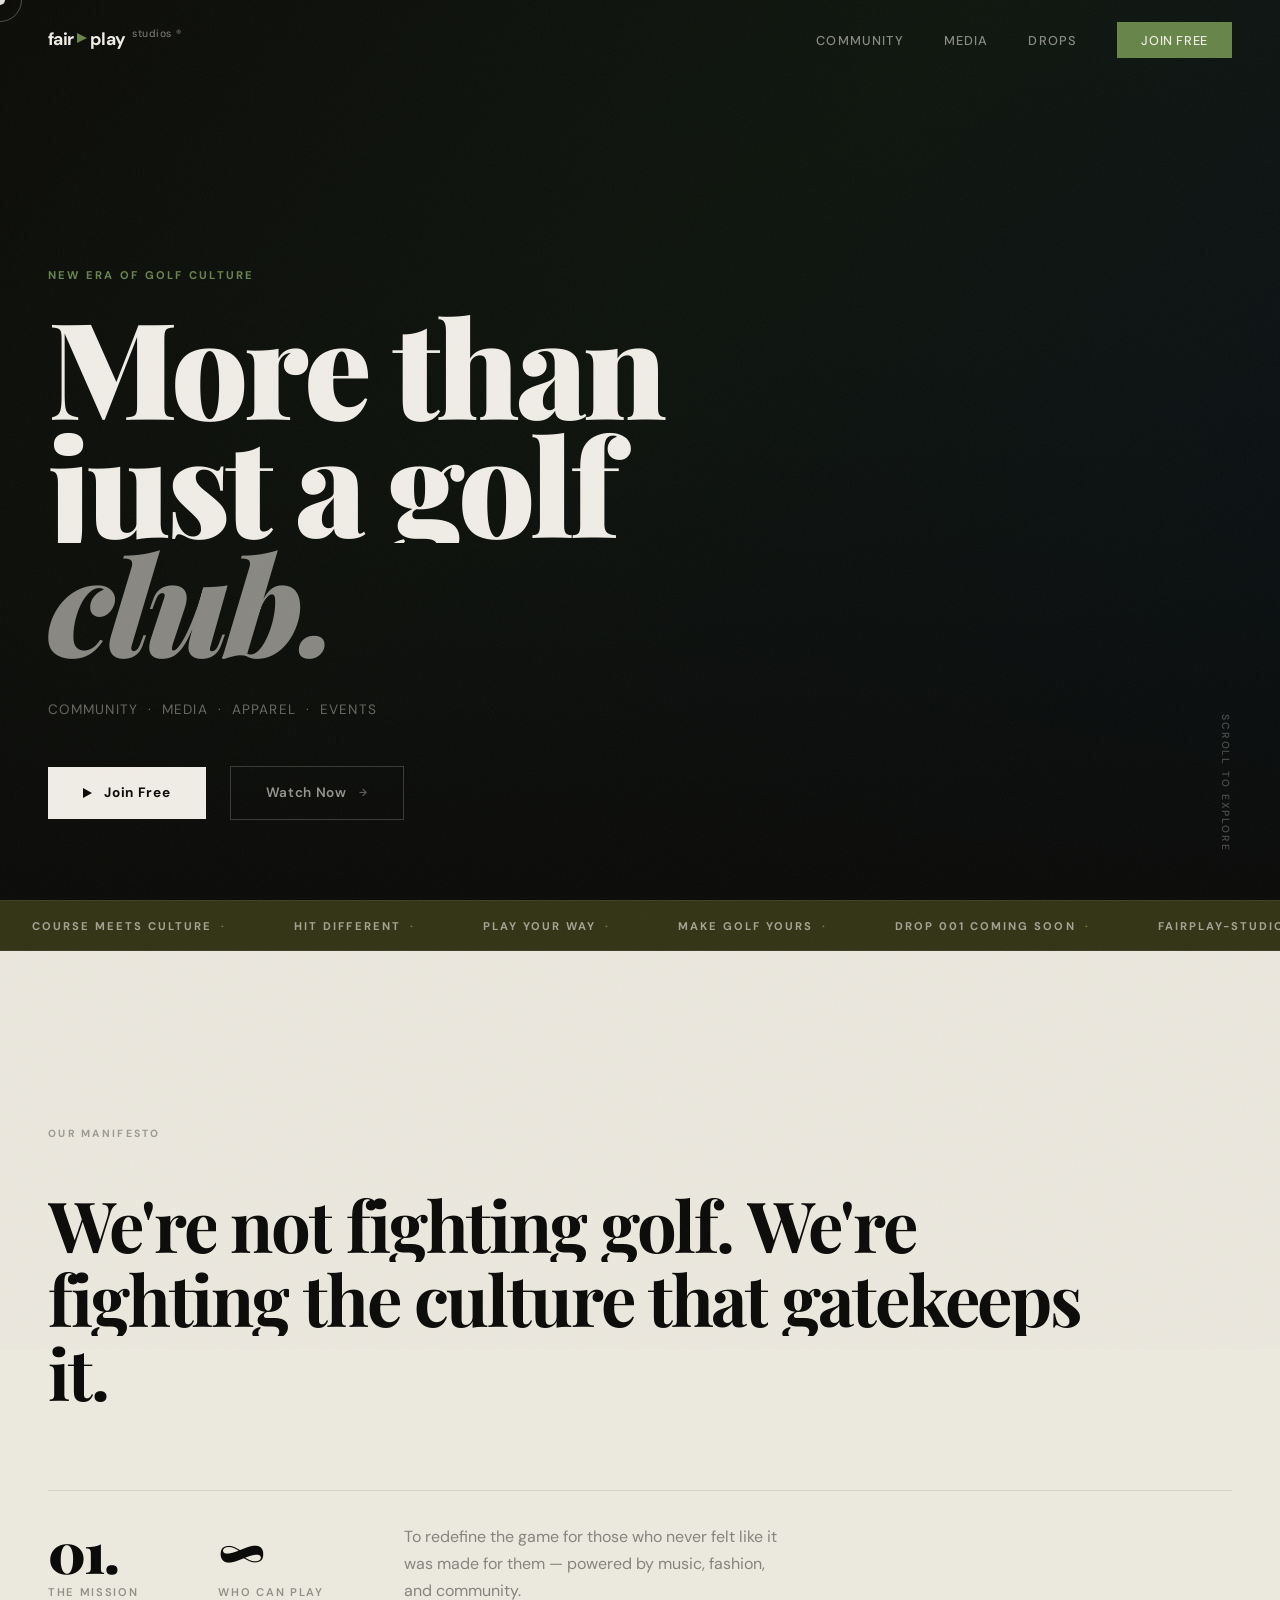
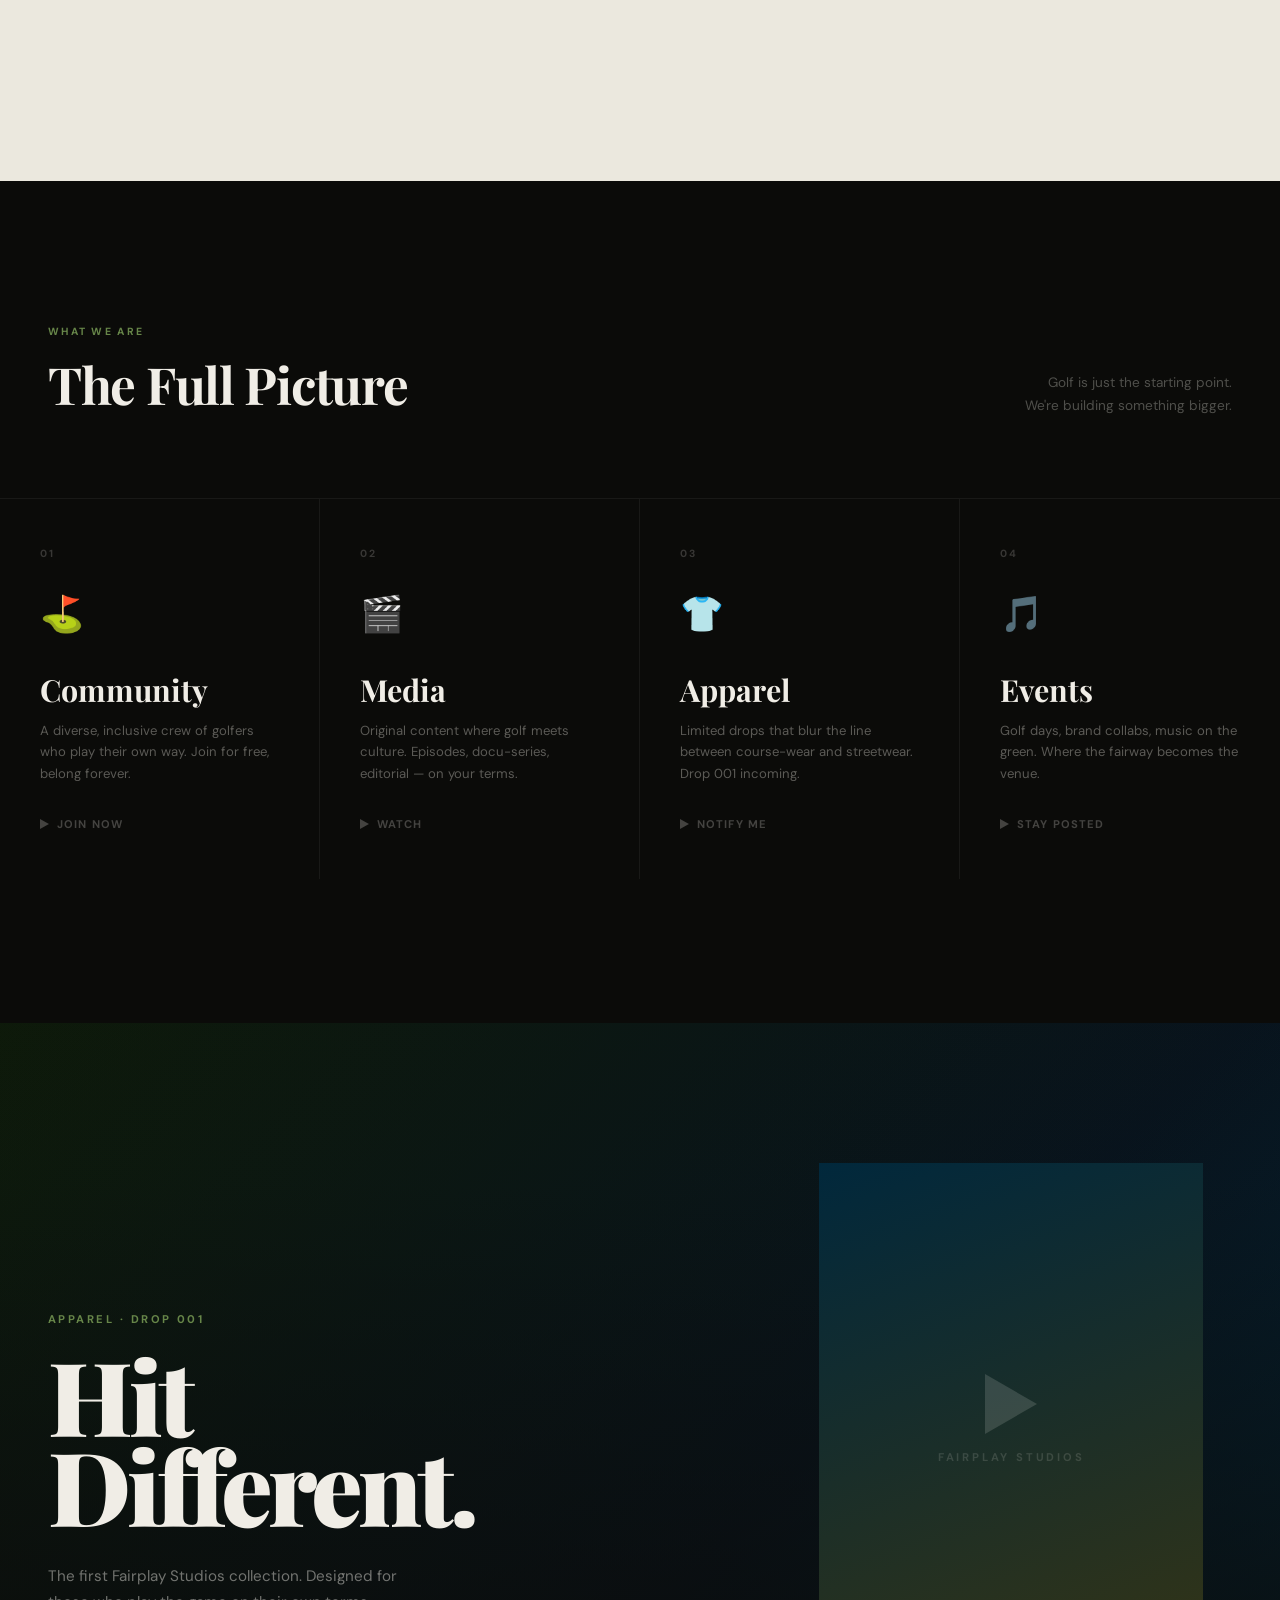
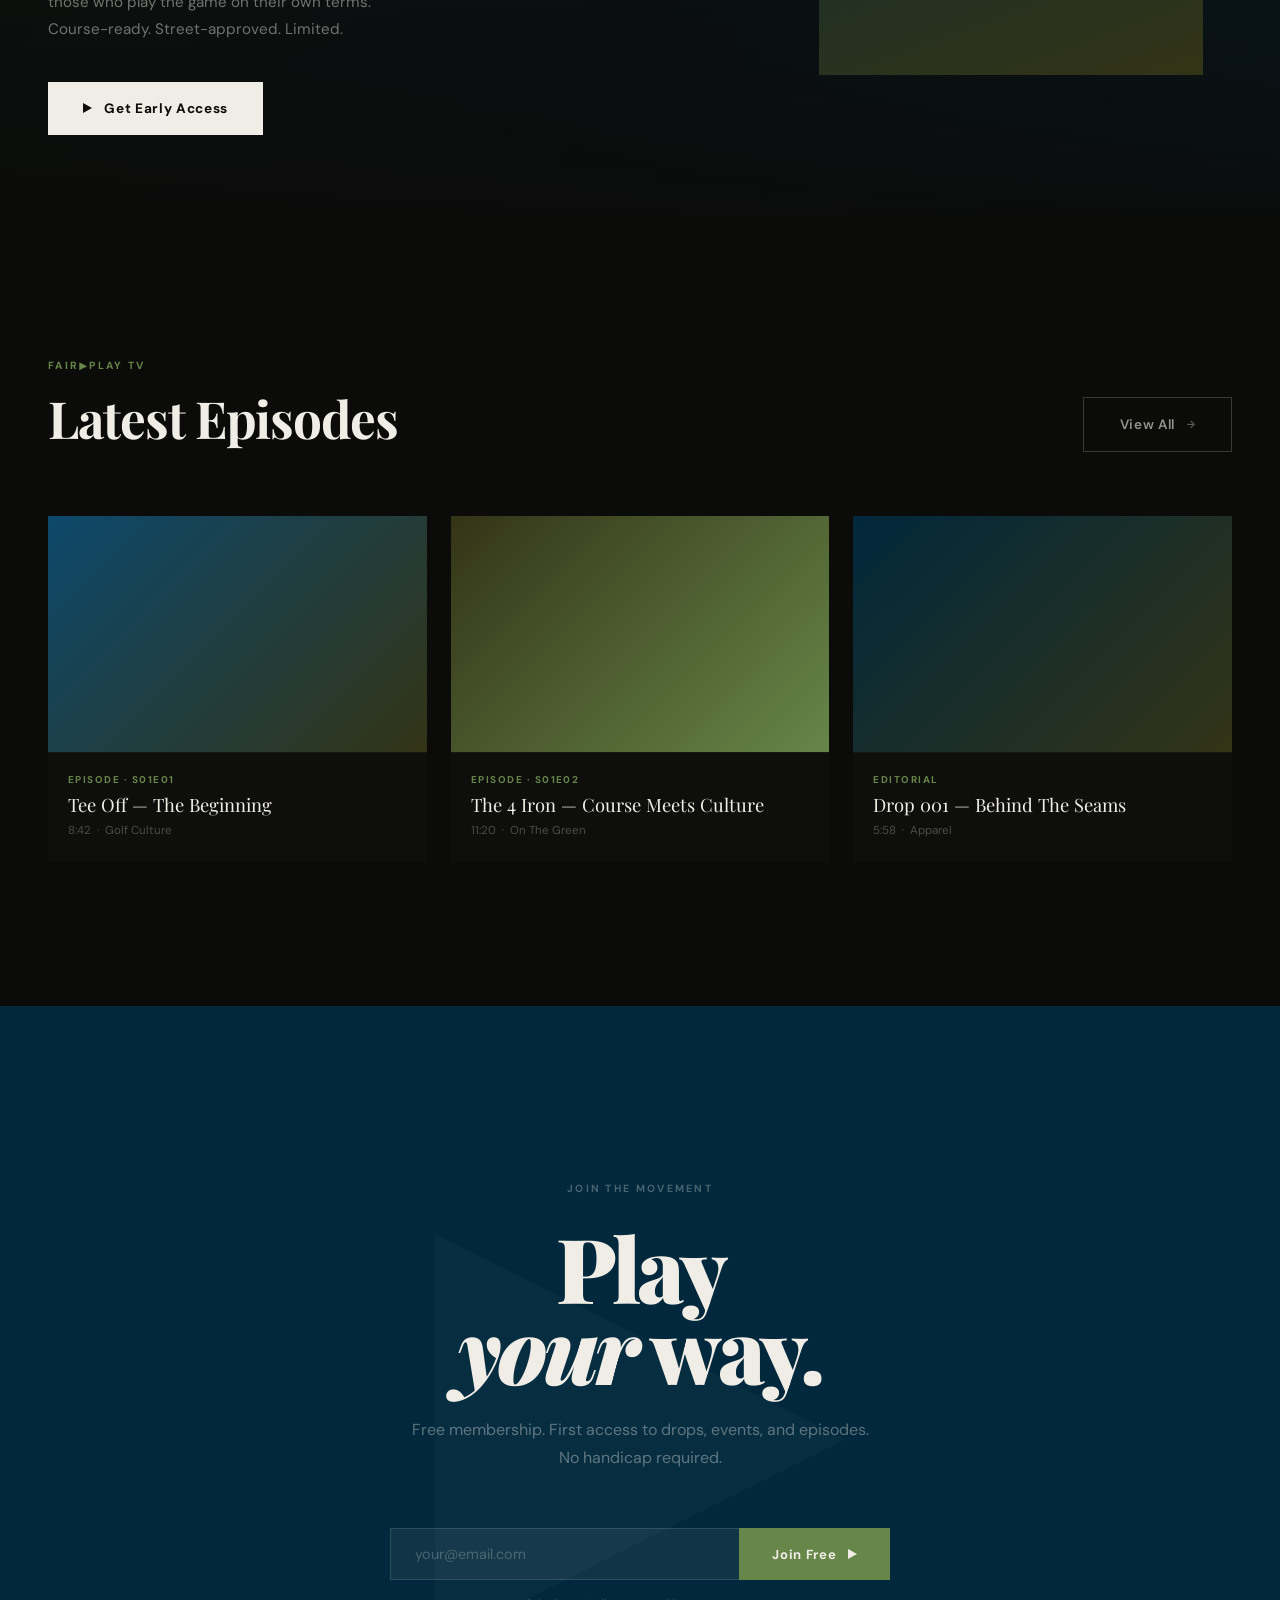
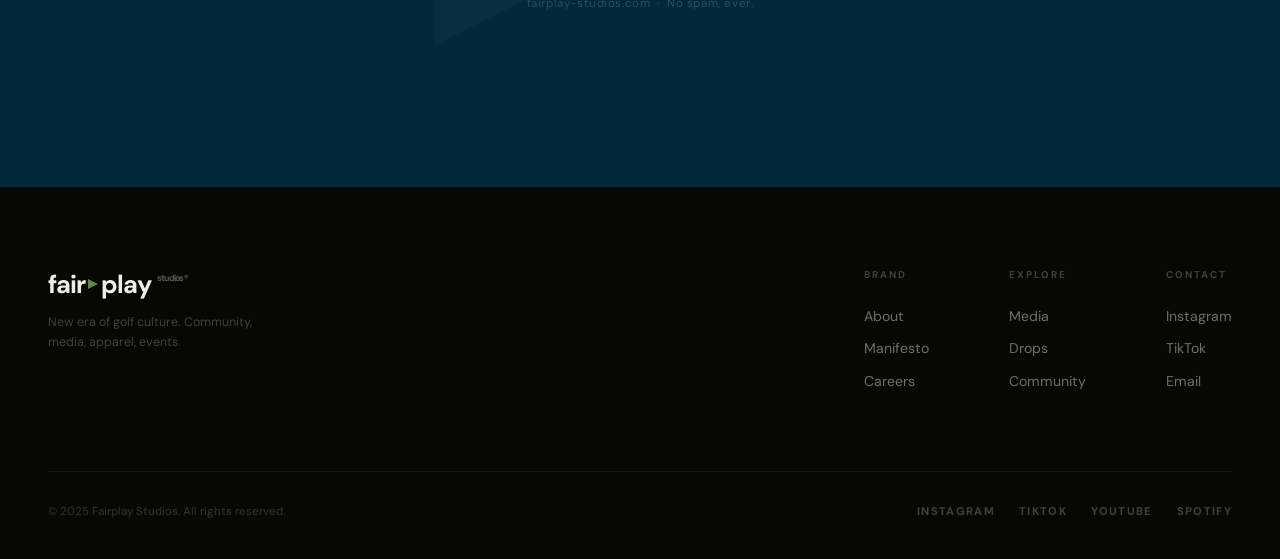
==== index.html @ a625a843 "Initial commit — Fairplay Studios website" ====
<!DOCTYPE html>
<html lang="en">
<head>
  <meta charset="UTF-8">
  <meta name="viewport" content="width=device-width, initial-scale=1.0">
  <title>fair▶play studios — More Than Just A Golf Club</title>
  <link rel="stylesheet" href="style.css">
  <style>
    /* BG gradients for thumb placeholders */
    .bg-1 { background: linear-gradient(135deg, #0D486B 0%, #333416 100%); }
    .bg-2 { background: linear-gradient(135deg, #333416 0%, #678649 100%); }
    .bg-3 { background: linear-gradient(135deg, #01283C 0%, #333416 100%); }
  </style>
</head>
<body>

  <!-- Grain + Cursor -->
  <div id="grain"></div>
  <div id="cursor"></div>
  <div id="cursor-ring"></div>
  <div id="page-veil"></div>

  <!-- ── NAV ─────────────────────────────────────── -->
  <nav>
    <a href="index.html" class="nav-logo">
      fair<span class="logo-tri"></span>play
      <span style="font-size:.65rem;font-weight:500;letter-spacing:.05em;opacity:.45;margin-left:.35rem;position:relative;top:-6px">studios ®</span>
    </a>
    <ul class="nav-links">
      <li><a href="#community">Community</a></li>
      <li><a href="media.html">Media</a></li>
      <li><a href="#drops">Drops</a></li>
      <li><a href="#join" class="nav-join">Join Free</a></li>
    </ul>
  </nav>

  <!-- ── HERO ────────────────────────────────────── -->
  <section class="hero">
    <div class="hero-bg"></div>
    <video class="hero-video" autoplay muted loop playsinline
      src="video1.mov"
      onerror="this.style.display='none'">
    </video>
    <div class="hero-overlay"></div>

    <p class="hero-eyebrow">New Era of Golf Culture</p>

    <h1 class="hero-title">
      <span class="line"><span class="line-inner">More than</span></span>
      <span class="line"><span class="line-inner">just a golf</span></span>
      <span class="line"><span class="line-inner" style="font-style:italic;color:rgba(240,237,230,.55)">club.</span></span>
    </h1>

    <p class="hero-sub">Community &nbsp;·&nbsp; Media &nbsp;·&nbsp; Apparel &nbsp;·&nbsp; Events</p>

    <div class="hero-actions">
      <a href="#join" class="btn-primary">
        <span class="tri"></span>
        <span>Join Free</span>
      </a>
      <a href="media.html" class="btn-ghost">
        <span>Watch Now</span>
        <span style="font-size:.65rem;opacity:.6">→</span>
      </a>
    </div>

    <div class="hero-scroll">Scroll to explore</div>
  </section>

  <!-- ── MARQUEE ──────────────────────────────────── -->
  <div class="marquee-wrap">
    <div class="marquee-track">
      <span class="marquee-item">Course Meets Culture<span class="marquee-sep"> · </span></span>
      <span class="marquee-item">Hit Different<span class="marquee-sep"> · </span></span>
      <span class="marquee-item">Play Your Way<span class="marquee-sep"> · </span></span>
      <span class="marquee-item">Make Golf Yours<span class="marquee-sep"> · </span></span>
      <span class="marquee-item">Drop 001 Coming Soon<span class="marquee-sep"> · </span></span>
      <span class="marquee-item">fairplay-studios.com<span class="marquee-sep"> · </span></span>
      <!-- duplicate for seamless loop -->
      <span class="marquee-item">Course Meets Culture<span class="marquee-sep"> · </span></span>
      <span class="marquee-item">Hit Different<span class="marquee-sep"> · </span></span>
      <span class="marquee-item">Play Your Way<span class="marquee-sep"> · </span></span>
      <span class="marquee-item">Make Golf Yours<span class="marquee-sep"> · </span></span>
      <span class="marquee-item">Drop 001 Coming Soon<span class="marquee-sep"> · </span></span>
      <span class="marquee-item">fairplay-studios.com<span class="marquee-sep"> · </span></span>
    </div>
  </div>

  <!-- ── MANIFESTO ────────────────────────────────── -->
  <section class="manifesto">
    <div class="manifesto-label">Our Manifesto</div>
    <p class="manifesto-body">
      We're not fighting golf. We're fighting the culture that gatekeeps it.
    </p>
    <div class="manifesto-rule reveal">
      <div class="manifesto-stat">
        <div class="manifesto-stat-num">01.</div>
        <div class="manifesto-stat-label">The Mission</div>
      </div>
      <div class="manifesto-stat">
        <div class="manifesto-stat-num">∞</div>
        <div class="manifesto-stat-label">Who Can Play</div>
      </div>
      <p class="manifesto-tagline">
        To redefine the game for those who never felt like it was made for them —
        powered by music, fashion, and community.
      </p>
    </div>
  </section>

  <!-- ── PILLARS ──────────────────────────────────── -->
  <section class="pillars" id="community">
    <div class="pillars-head">
      <div>
        <div class="section-eyebrow reveal">What We Are</div>
        <h2 class="section-title reveal reveal-d1">The Full Picture</h2>
      </div>
      <p class="pillars-sub reveal reveal-d2">
        Golf is just the starting point. We're building something bigger.
      </p>
    </div>
    <div class="pillars-grid">
      <div class="pillar reveal">
        <div class="pillar-num">01</div>
        <div class="pillar-icon">⛳</div>
        <div>
          <div class="pillar-name">Community</div>
          <p class="pillar-desc">A diverse, inclusive crew of golfers who play their own way. Join for free, belong forever.</p>
        </div>
        <a href="#join" class="pillar-link"><span class="tri" style="border-left-color:currentColor"></span> Join Now</a>
      </div>
      <div class="pillar reveal reveal-d1">
        <div class="pillar-num">02</div>
        <div class="pillar-icon">🎬</div>
        <div>
          <div class="pillar-name">Media</div>
          <p class="pillar-desc">Original content where golf meets culture. Episodes, docu-series, editorial — on your terms.</p>
        </div>
        <a href="media.html" class="pillar-link"><span class="tri" style="border-left-color:currentColor"></span> Watch</a>
      </div>
      <div class="pillar reveal reveal-d2">
        <div class="pillar-num">03</div>
        <div class="pillar-icon">👕</div>
        <div>
          <div class="pillar-name">Apparel</div>
          <p class="pillar-desc">Limited drops that blur the line between course-wear and streetwear. Drop 001 incoming.</p>
        </div>
        <a href="#drops" class="pillar-link"><span class="tri" style="border-left-color:currentColor"></span> Notify Me</a>
      </div>
      <div class="pillar reveal reveal-d3">
        <div class="pillar-num">04</div>
        <div class="pillar-icon">🎵</div>
        <div>
          <div class="pillar-name">Events</div>
          <p class="pillar-desc">Golf days, brand collabs, music on the green. Where the fairway becomes the venue.</p>
        </div>
        <a href="#join" class="pillar-link"><span class="tri" style="border-left-color:currentColor"></span> Stay Posted</a>
      </div>
    </div>
  </section>

  <!-- ── DROP ─────────────────────────────────────── -->
  <section class="drop" id="drops">
    <div class="drop-bg"></div>
    <div class="drop-overlay"></div>

    <div class="drop-visual">
      <video autoplay muted loop playsinline
        src="video2.mov"
        onerror="this.style.display='none'">
      </video>
      <div class="drop-img-placeholder">
        <div class="drop-logo-mark">
          <div class="drop-logo-tri"></div>
          <div class="drop-logo-text">fairplay studios</div>
        </div>
      </div>
    </div>

    <div class="drop-content">
      <div class="drop-label reveal">Apparel · Drop 001</div>
      <h2 class="drop-title reveal reveal-d1">
        Hit<br>Different.
      </h2>
      <p class="drop-desc reveal reveal-d2">
        The first Fairplay Studios collection. Designed for those who play the game on their own terms.
        Course-ready. Street-approved. Limited.
      </p>
      <div class="reveal reveal-d3">
        <a href="#join" class="btn-primary">
          <span class="tri"></span>
          <span>Get Early Access</span>
        </a>
      </div>
    </div>
  </section>

  <!-- ── MEDIA PREVIEW ────────────────────────────── -->
  <section class="media-preview">
    <div class="media-preview-head">
      <div>
        <div class="section-eyebrow reveal">fair▶play tv</div>
        <h2 class="section-title reveal reveal-d1">Latest Episodes</h2>
      </div>
      <a href="media.html" class="btn-ghost reveal reveal-d2">
        <span>View All</span>
        <span style="font-size:.65rem;opacity:.6">→</span>
      </a>
    </div>
    <div class="media-grid">
      <div class="vid-card reveal">
        <div class="vid-card-thumb">
          <div class="vid-thumb-bg bg-1"></div>
          <div class="thumb-gradient"></div>
          <div class="thumb-play-btn"></div>
        </div>
        <div class="vid-card-info">
          <div class="vid-tag">Episode · S01E01</div>
          <div class="vid-title">Tee Off — The Beginning</div>
          <div class="vid-meta">8:42 &nbsp;·&nbsp; Golf Culture</div>
        </div>
      </div>
      <div class="vid-card reveal reveal-d1">
        <div class="vid-card-thumb">
          <div class="vid-thumb-bg bg-2"></div>
          <div class="thumb-gradient"></div>
          <div class="thumb-play-btn"></div>
        </div>
        <div class="vid-card-info">
          <div class="vid-tag">Episode · S01E02</div>
          <div class="vid-title">The 4 Iron — Course Meets Culture</div>
          <div class="vid-meta">11:20 &nbsp;·&nbsp; On The Green</div>
        </div>
      </div>
      <div class="vid-card reveal reveal-d2">
        <div class="vid-card-thumb">
          <div class="vid-thumb-bg bg-3"></div>
          <div class="thumb-gradient"></div>
          <div class="thumb-play-btn"></div>
        </div>
        <div class="vid-card-info">
          <div class="vid-tag">Editorial</div>
          <div class="vid-title">Drop 001 — Behind The Seams</div>
          <div class="vid-meta">5:58 &nbsp;·&nbsp; Apparel</div>
        </div>
      </div>
    </div>
  </section>

  <!-- ── JOIN ─────────────────────────────────────── -->
  <section class="join" id="join">
    <div class="join-label reveal">Join The Movement</div>
    <h2 class="join-title reveal reveal-d1">Play<br><em>your</em> way.</h2>
    <p class="join-sub reveal reveal-d2">
      Free membership. First access to drops, events, and episodes.<br>
      No handicap required.
    </p>
    <form class="join-form reveal reveal-d3" onsubmit="return false;">
      <input type="email" class="join-input" placeholder="your@email.com">
      <button class="join-btn">Join Free <span class="tri" style="border-left-color:currentColor;margin-left:.5rem"></span></button>
    </form>
    <p class="join-note reveal reveal-d4">fairplay-studios.com &nbsp;·&nbsp; No spam, ever.</p>
  </section>

  <!-- ── FOOTER ────────────────────────────────────── -->
  <footer>
    <div class="footer-top">
      <div class="footer-brand">
        <div class="f-logo">
          fair<span class="logo-tri" style="margin:0 3px"></span>play
          <span style="font-size:.55rem;opacity:.35;margin-left:.4rem;align-self:flex-start;margin-top:4px">studios ®</span>
        </div>
        <p class="f-tagline">New era of golf culture. Community, media, apparel, events.</p>
      </div>
      <div class="footer-nav">
        <div class="footer-col">
          <h5>Brand</h5>
          <ul>
            <li><a href="#">About</a></li>
            <li><a href="#">Manifesto</a></li>
            <li><a href="#">Careers</a></li>
          </ul>
        </div>
        <div class="footer-col">
          <h5>Explore</h5>
          <ul>
            <li><a href="media.html">Media</a></li>
            <li><a href="#drops">Drops</a></li>
            <li><a href="#community">Community</a></li>
          </ul>
        </div>
        <div class="footer-col">
          <h5>Contact</h5>
          <ul>
            <li><a href="#">Instagram</a></li>
            <li><a href="#">TikTok</a></li>
            <li><a href="mailto:adam@fairplay-studios.com">Email</a></li>
          </ul>
        </div>
      </div>
    </div>
    <div class="footer-bottom">
      <p class="footer-copy">© 2025 Fairplay Studios. All rights reserved.</p>
      <div class="footer-social">
        <a href="#">Instagram</a>
        <a href="#">TikTok</a>
        <a href="#">YouTube</a>
        <a href="#">Spotify</a>
      </div>
    </div>
  </footer>

  <script src="script.js"></script>
</body>
</html>
---- style.css ----
@import url('https://fonts.googleapis.com/css2?family=Playfair+Display:ital,wght@0,700;0,900;1,700&family=DM+Sans:wght@300;400;500;600;700&display=swap');

*, *::before, *::after { box-sizing: border-box; margin: 0; padding: 0; }

:root {
  --olive: #333416;
  --green: #678649;
  --cream: #EBE8DE;
  --blue: #0D486B;
  --navy: #01283C;
  --black: #0b0b09;
  --off-white: #f0ede6;
  --serif: 'Playfair Display', Georgia, serif;
  --sans: 'DM Sans', system-ui, sans-serif;
  --ease: cubic-bezier(0.16, 1, 0.3, 1);
}

html { scroll-behavior: smooth; }

body {
  font-family: var(--sans);
  background: var(--black);
  color: var(--off-white);
  overflow-x: hidden;
  cursor: none;
}

/* ─── CURSOR ─────────────────────────────── */
#cursor {
  position: fixed;
  width: 10px; height: 10px;
  background: var(--off-white);
  border-radius: 50%;
  pointer-events: none;
  z-index: 99999;
  transform: translate(-50%, -50%);
  transition: width .25s var(--ease), height .25s var(--ease), background .25s;
  mix-blend-mode: difference;
}
#cursor-ring {
  position: fixed;
  width: 44px; height: 44px;
  border: 1px solid rgba(240,237,230,.3);
  border-radius: 50%;
  pointer-events: none;
  z-index: 99998;
  transform: translate(-50%, -50%);
  transition: width .5s var(--ease), height .5s var(--ease), border-color .3s;
}
body.link-hover #cursor { width: 6px; height: 6px; }
body.link-hover #cursor-ring { width: 70px; height: 70px; border-color: rgba(103,134,73,.6); }

/* ─── GRAIN ──────────────────────────────── */
#grain {
  position: fixed; inset: -50%;
  width: 200%; height: 200%;
  pointer-events: none;
  z-index: 99997;
  opacity: .04;
  background-image: url("data:image/svg+xml,%3Csvg xmlns='http://www.w3.org/2000/svg'%3E%3Cfilter id='n'%3E%3CfeTurbulence type='fractalNoise' baseFrequency='.85' numOctaves='4' stitchTiles='stitch'/%3E%3C/filter%3E%3Crect width='100%25' height='100%25' filter='url(%23n)'/%3E%3C/svg%3E");
  animation: grain .4s steps(1) infinite;
}
@keyframes grain {
  0%  { transform:translate(0,0); }
  20% { transform:translate(-2%,-3%); }
  40% { transform:translate(3%,1%); }
  60% { transform:translate(-1%,3%); }
  80% { transform:translate(2%,-2%); }
  100%{ transform:translate(-3%,1%); }
}

/* ─── PAGE TRANSITION ────────────────────── */
#page-veil {
  position: fixed; inset: 0;
  background: var(--black);
  z-index: 99990;
  transform: scaleY(1);
  transform-origin: top;
  animation: veil-out .7s var(--ease) .1s forwards;
}
@keyframes veil-out { to { transform: scaleY(0); transform-origin: top; } }
.page-leave { animation: veil-in .5s var(--ease) forwards; }
@keyframes veil-in { from { transform: scaleY(0); transform-origin: bottom; } to { transform: scaleY(1); transform-origin: bottom; } }

/* ─── NAV ────────────────────────────────── */
nav {
  position: fixed; top: 0; left: 0; right: 0;
  z-index: 9000;
  display: flex; align-items: center; justify-content: space-between;
  padding: 1.75rem 3rem;
  transition: background .4s, backdrop-filter .4s;
}
nav.scrolled { background: rgba(11,11,9,.82); backdrop-filter: blur(18px); }

.nav-logo {
  font-family: var(--sans); font-weight: 700; font-size: 1.1rem;
  letter-spacing: -.03em; color: var(--off-white); text-decoration: none;
  display: flex; align-items: center; gap: 1px;
}
.logo-tri {
  display: inline-block;
  width: 0; height: 0;
  border-style: solid;
  border-width: 5.5px 0 5.5px 10px;
  border-color: transparent transparent transparent var(--green);
  margin: 0 2px;
  position: relative; top: -1px;
}
.nav-links { display: flex; align-items: center; gap: 2.5rem; list-style: none; }
.nav-links a {
  font-size: .8rem; font-weight: 500; letter-spacing: .09em; text-transform: uppercase;
  color: rgba(240,237,230,.55); text-decoration: none;
  position: relative; transition: color .3s;
}
.nav-links a::after {
  content: ''; position: absolute; bottom: -3px; left: 0;
  width: 0; height: 1px; background: var(--off-white);
  transition: width .3s var(--ease);
}
.nav-links a:hover { color: var(--off-white); }
.nav-links a:hover::after { width: 100%; }
.nav-links a.active { color: var(--off-white); }
.nav-links a.active::after { width: 100%; }
.nav-join {
  background: var(--green); color: var(--off-white) !important;
  padding: .6rem 1.5rem; letter-spacing: .05em !important;
  transition: background .3s !important;
}
.nav-join:hover { background: #7a9f58 !important; }
.nav-join::after { display: none !important; }

/* ─── UTILS ──────────────────────────────── */
.reveal {
  opacity: 0; transform: translateY(50px);
  transition: opacity .9s var(--ease), transform .9s var(--ease);
}
.reveal.in { opacity: 1; transform: none; }
.reveal-d1 { transition-delay: .1s; }
.reveal-d2 { transition-delay: .2s; }
.reveal-d3 { transition-delay: .3s; }
.reveal-d4 { transition-delay: .4s; }

.tri {
  display: inline-block; width: 0; height: 0;
  border-style: solid;
  border-width: 5px 0 5px 9px;
  border-color: transparent transparent transparent currentColor;
}

/* ─── HERO ───────────────────────────────── */
.hero {
  position: relative; min-height: 100vh;
  display: flex; flex-direction: column; justify-content: flex-end;
  padding: 0 3rem 5rem; overflow: hidden;
}
.hero-bg {
  position: absolute; inset: 0;
  background: linear-gradient(135deg, #0c0c09 0%, #101810 45%, #081520 100%);
}
.hero-video {
  position: absolute; inset: 0;
  width: 100%; height: 100%;
  object-fit: cover;
  opacity: .18;
  filter: grayscale(30%);
}
.hero-overlay {
  position: absolute; inset: 0;
  background: linear-gradient(to top, rgba(11,11,9,.97) 0%, rgba(11,11,9,.4) 55%, rgba(11,11,9,.15) 100%);
}
.hero-eyebrow {
  font-size: .7rem; font-weight: 700; letter-spacing: .2em; text-transform: uppercase;
  color: var(--green); margin-bottom: 1.5rem;
  opacity: 0; transform: translateY(16px);
  animation: fade-up .8s var(--ease) .4s forwards;
}
.hero-title {
  font-family: var(--serif); font-size: clamp(4.5rem, 10.5vw, 12rem);
  font-weight: 900; line-height: .88; letter-spacing: -.03em;
  max-width: 1000px; margin-bottom: 2.5rem;
  position: relative; z-index: 1;
}
.hero-title .line { display: block; overflow: hidden; }
.hero-title .line-inner {
  display: block; transform: translateY(115%);
  animation: slide-up 1.1s var(--ease) forwards;
}
.hero-title .line:nth-child(2) .line-inner { animation-delay: .12s; }
.hero-title .line:nth-child(3) .line-inner { animation-delay: .22s; }

@keyframes slide-up { to { transform: translateY(0); } }
@keyframes fade-up { to { opacity: 1; transform: none; } }

.hero-sub {
  font-size: .85rem; font-weight: 400; letter-spacing: .08em; text-transform: uppercase;
  color: rgba(240,237,230,.4); margin-bottom: 3rem;
  opacity: 0; transform: translateY(16px);
  animation: fade-up .8s var(--ease) .75s forwards;
}
.hero-actions {
  display: flex; align-items: center; gap: 1.5rem;
  opacity: 0; animation: fade-up .8s var(--ease) .95s forwards;
}
.btn-primary {
  display: inline-flex; align-items: center; gap: .75rem;
  font-size: .85rem; font-weight: 700; letter-spacing: .05em;
  background: var(--off-white); color: var(--black);
  padding: 1.1rem 2.2rem; text-decoration: none;
  position: relative; overflow: hidden; transition: color .35s;
}
.btn-primary::before {
  content: ''; position: absolute; inset: 0; background: var(--green);
  transform: scaleX(0); transform-origin: right;
  transition: transform .4s var(--ease); z-index: 0;
}
.btn-primary span { position: relative; z-index: 1; }
.btn-primary:hover { color: var(--off-white); }
.btn-primary:hover::before { transform: scaleX(1); transform-origin: left; }

.btn-ghost {
  display: inline-flex; align-items: center; gap: .75rem;
  font-size: .85rem; font-weight: 600; letter-spacing: .05em;
  color: rgba(240,237,230,.6); text-decoration: none;
  border: 1px solid rgba(240,237,230,.2); padding: 1.1rem 2.2rem;
  position: relative; overflow: hidden; transition: color .35s, border-color .35s;
}
.btn-ghost::before {
  content: ''; position: absolute; inset: 0; background: rgba(240,237,230,.08);
  transform: scaleX(0); transform-origin: right;
  transition: transform .4s var(--ease); z-index: 0;
}
.btn-ghost span { position: relative; z-index: 1; }
.btn-ghost:hover { color: var(--off-white); border-color: rgba(240,237,230,.5); }
.btn-ghost:hover::before { transform: scaleX(1); transform-origin: left; }

.hero-scroll {
  position: absolute; bottom: 3rem; right: 3rem;
  display: flex; align-items: center; gap: .75rem;
  font-size: .65rem; font-weight: 600; letter-spacing: .18em; text-transform: uppercase;
  color: rgba(240,237,230,.25); writing-mode: vertical-rl;
  opacity: 0; animation: fade-up .8s var(--ease) 1.3s forwards;
}

/* ─── MARQUEE ────────────────────────────── */
.marquee-wrap {
  background: var(--olive); overflow: hidden;
  padding: 1.1rem 0;
  border-top: 1px solid rgba(255,255,255,.06);
  border-bottom: 1px solid rgba(255,255,255,.06);
}
.marquee-track {
  display: flex; width: max-content;
  animation: marquee 22s linear infinite;
}
.marquee-track:hover { animation-play-state: paused; }
@keyframes marquee { to { transform: translateX(-50%); } }
.marquee-item {
  font-size: .7rem; font-weight: 700; letter-spacing: .18em; text-transform: uppercase;
  color: rgba(240,237,230,.6); white-space: nowrap; padding: 0 2rem;
}
.marquee-sep { color: var(--green); margin: 0 .25rem; }

/* ─── MANIFESTO ──────────────────────────── */
.manifesto {
  background: var(--cream); padding: 11rem 3rem;
  overflow: hidden; position: relative;
}
.manifesto-label {
  font-size: .65rem; font-weight: 700; letter-spacing: .22em; text-transform: uppercase;
  color: rgba(12,12,10,.35); margin-bottom: 3rem;
}
.manifesto-body {
  font-family: var(--serif);
  font-size: clamp(2.6rem, 5.5vw, 6rem);
  font-weight: 700; line-height: 1.05; letter-spacing: -.03em;
  color: #0b0b09; max-width: 1050px;
}
.manifesto-body .word { display: inline-block; overflow: hidden; vertical-align: bottom; }
.manifesto-body .word-inner {
  display: inline-block; transform: translateY(120%);
  transition: transform .75s var(--ease);
}
.manifesto-body .word.in .word-inner { transform: translateY(0); }
.manifesto-rule {
  margin-top: 5rem; padding-top: 2rem;
  border-top: 1px solid rgba(12,12,10,.1);
  display: flex; gap: 5rem; align-items: flex-start;
}
.manifesto-stat { flex-shrink: 0; }
.manifesto-stat-num {
  font-family: var(--serif); font-size: 3.5rem; font-weight: 900;
  color: #0b0b09; letter-spacing: -.04em; line-height: 1;
}
.manifesto-stat-label {
  font-size: .7rem; font-weight: 600; letter-spacing: .15em; text-transform: uppercase;
  color: rgba(12,12,10,.4); margin-top: .4rem;
}
.manifesto-tagline {
  font-family: var(--sans); font-size: 1rem; color: rgba(12,12,10,.45);
  line-height: 1.7; max-width: 380px;
}

/* ─── PILLARS ────────────────────────────── */
.pillars { background: var(--black); padding: 9rem 0; }
.pillars-head {
  padding: 0 3rem; margin-bottom: 5rem;
  display: flex; justify-content: space-between; align-items: flex-end;
}
.section-eyebrow {
  font-size: .65rem; font-weight: 700; letter-spacing: .22em; text-transform: uppercase;
  color: var(--green); margin-bottom: .75rem;
}
.section-title {
  font-family: var(--serif); font-size: clamp(2rem, 4vw, 4rem);
  font-weight: 700; letter-spacing: -.025em; color: var(--off-white);
}
.pillars-sub {
  font-size: .85rem; color: rgba(240,237,230,.3);
  max-width: 220px; text-align: right; line-height: 1.7;
}
.pillars-grid {
  display: grid; grid-template-columns: repeat(4, 1fr);
  border-top: 1px solid rgba(255,255,255,.06);
}
.pillar {
  padding: 3rem 2.5rem;
  border-right: 1px solid rgba(255,255,255,.06);
  min-height: 380px; display: flex; flex-direction: column;
  justify-content: space-between; position: relative; overflow: hidden;
  cursor: pointer; transition: background .4s;
}
.pillar:last-child { border-right: none; }
.pillar::after {
  content: ''; position: absolute; inset: 0;
  background: var(--green); transform: scaleY(0); transform-origin: bottom;
  transition: transform .55s var(--ease); z-index: 0;
}
.pillar:hover::after { transform: scaleY(1); }
.pillar > * { position: relative; z-index: 1; }
.pillar-num {
  font-size: .65rem; font-weight: 700; letter-spacing: .15em;
  color: rgba(240,237,230,.2); transition: color .3s;
}
.pillar:hover .pillar-num { color: rgba(12,12,10,.4); }
.pillar-icon { font-size: 2.2rem; transition: transform .4s; }
.pillar:hover .pillar-icon { transform: scale(1.15); }
.pillar-name {
  font-family: var(--serif); font-size: 1.9rem; font-weight: 700;
  color: var(--off-white); margin-bottom: .6rem; transition: color .3s;
}
.pillar:hover .pillar-name { color: var(--black); }
.pillar-desc {
  font-size: .82rem; color: rgba(240,237,230,.35);
  line-height: 1.65; transition: color .3s;
}
.pillar:hover .pillar-desc { color: rgba(12,12,10,.55); }
.pillar-link {
  display: inline-flex; align-items: center; gap: .5rem;
  font-size: .7rem; font-weight: 700; letter-spacing: .1em; text-transform: uppercase;
  color: rgba(240,237,230,.25); transition: color .3s, gap .3s;
  text-decoration: none;
}
.pillar:hover .pillar-link { color: var(--black); gap: 1rem; }

/* ─── DROP / EDITORIAL ───────────────────── */
.drop {
  position: relative; height: 88vh; min-height: 650px;
  display: flex; align-items: flex-end; overflow: hidden;
}
.drop-bg {
  position: absolute; inset: 0;
  background: linear-gradient(135deg, #0e1c0a 0%, #081520 60%, var(--navy) 100%);
}
.drop-overlay {
  position: absolute; inset: 0;
  background: linear-gradient(to top, rgba(11,11,9,.95) 0%, rgba(11,11,9,.15) 80%);
}
.drop-visual {
  position: absolute; right: 6%; top: 50%; transform: translateY(-50%);
  width: 30%; aspect-ratio: 3/4; background: var(--navy);
  display: flex; align-items: center; justify-content: center;
  overflow: hidden;
}
.drop-visual video, .drop-visual .drop-img-placeholder {
  width: 100%; height: 100%; object-fit: cover;
}
.drop-img-placeholder {
  background: linear-gradient(160deg, var(--navy) 0%, var(--olive) 100%);
  display: flex; align-items: center; justify-content: center;
}
.drop-logo-mark {
  display: flex; flex-direction: column; align-items: center; gap: 1rem;
}
.drop-logo-tri {
  width: 0; height: 0; border-style: solid;
  border-width: 30px 0 30px 52px;
  border-color: transparent transparent transparent rgba(240,237,230,.15);
}
.drop-logo-text {
  font-size: .7rem; font-weight: 700; letter-spacing: .25em;
  text-transform: uppercase; color: rgba(240,237,230,.15);
}
.drop-content {
  position: relative; z-index: 2; padding: 5rem 3rem; max-width: 60%;
}
.drop-label {
  font-size: .7rem; font-weight: 700; letter-spacing: .22em; text-transform: uppercase;
  color: var(--green); margin-bottom: 1.5rem;
}
.drop-title {
  font-family: var(--serif); font-size: clamp(3.5rem, 8vw, 8.5rem);
  font-weight: 900; line-height: .88; letter-spacing: -.04em;
  margin-bottom: 2rem;
}
.drop-desc {
  font-size: .95rem; color: rgba(240,237,230,.45);
  line-height: 1.75; max-width: 380px; margin-bottom: 2.5rem;
}

/* ─── MEDIA PREVIEW ──────────────────────── */
.media-preview { background: var(--black); padding: 9rem 0; }
.media-preview-head {
  padding: 0 3rem; margin-bottom: 4rem;
  display: flex; justify-content: space-between; align-items: flex-end;
}
.media-grid {
  display: grid; grid-template-columns: repeat(3, 1fr);
  gap: 1.5rem; padding: 0 3rem;
}
.vid-card {
  position: relative; overflow: hidden;
  background: #111; cursor: pointer;
}
.vid-card-thumb {
  aspect-ratio: 16/10; overflow: hidden; position: relative;
}
.vid-thumb-bg {
  width: 100%; height: 100%; object-fit: cover;
  transition: transform .65s var(--ease);
  display: flex; align-items: center; justify-content: center;
}
.vid-card:hover .vid-thumb-bg { transform: scale(1.07); }
.thumb-gradient {
  position: absolute; inset: 0;
  background: linear-gradient(to top, rgba(11,11,9,.85) 0%, transparent 60%);
  opacity: 0; transition: opacity .4s;
}
.vid-card:hover .thumb-gradient { opacity: 1; }
.thumb-play-btn {
  position: absolute; top: 50%; left: 50%;
  transform: translate(-50%, -50%) scale(.7);
  width: 56px; height: 56px; border-radius: 50%;
  background: rgba(240,237,230,.15); backdrop-filter: blur(12px);
  display: flex; align-items: center; justify-content: center;
  opacity: 0; transition: opacity .3s, transform .3s var(--ease);
  border: 1px solid rgba(240,237,230,.2);
}
.thumb-play-btn::after {
  content: ''; width: 0; height: 0; border-style: solid;
  border-width: 8px 0 8px 15px;
  border-color: transparent transparent transparent var(--off-white);
  margin-left: 3px;
}
.vid-card:hover .thumb-play-btn { opacity: 1; transform: translate(-50%, -50%) scale(1); }
.vid-card-info {
  padding: 1.25rem 1.25rem 1.5rem;
  background: #0e0e0c; border-top: 1px solid rgba(255,255,255,.04);
}
.vid-tag {
  font-size: .62rem; font-weight: 700; letter-spacing: .15em; text-transform: uppercase;
  color: var(--green); margin-bottom: .4rem;
}
.vid-title {
  font-family: var(--serif); font-size: 1.15rem;
  color: var(--off-white); line-height: 1.3; margin-bottom: .4rem;
}
.vid-meta {
  font-size: .72rem; color: rgba(240,237,230,.28);
}

/* ─── JOIN ───────────────────────────────── */
.join {
  background: var(--navy); padding: 11rem 3rem;
  text-align: center; position: relative; overflow: hidden;
}
.join::before {
  content: '▶'; position: absolute;
  top: 50%; left: 50%; transform: translate(-50%, -50%);
  font-size: 42vw; color: rgba(255,255,255,.025);
  pointer-events: none; line-height: 1;
}
.join-label {
  font-size: .65rem; font-weight: 700; letter-spacing: .22em; text-transform: uppercase;
  color: rgba(240,237,230,.3); margin-bottom: 2rem;
}
.join-title {
  font-family: var(--serif); font-size: clamp(3.5rem, 7vw, 7.5rem);
  font-weight: 900; letter-spacing: -.04em; line-height: .9;
  margin-bottom: 1.75rem;
}
.join-sub {
  font-size: 1rem; color: rgba(240,237,230,.38);
  line-height: 1.75; margin-bottom: 3.5rem;
}
.join-form {
  display: flex; max-width: 500px; margin: 0 auto 1rem;
}
.join-input {
  flex: 1; background: rgba(255,255,255,.06);
  border: 1px solid rgba(255,255,255,.12); border-right: none;
  color: var(--off-white); font-family: var(--sans); font-size: .9rem;
  padding: 1rem 1.5rem; outline: none;
  transition: border-color .3s, background .3s;
}
.join-input::placeholder { color: rgba(240,237,230,.25); }
.join-input:focus { border-color: rgba(255,255,255,.35); background: rgba(255,255,255,.09); }
.join-btn {
  background: var(--green); color: var(--off-white);
  border: 1px solid var(--green); font-family: var(--sans);
  font-size: .82rem; font-weight: 700; letter-spacing: .05em;
  padding: 1rem 2rem; cursor: pointer;
  transition: background .3s; white-space: nowrap;
}
.join-btn:hover { background: #7a9f58; }
.join-note {
  font-size: .72rem; color: rgba(240,237,230,.2); letter-spacing: .05em;
}

/* ─── FOOTER ─────────────────────────────── */
footer {
  background: #070705; padding: 5rem 3rem 2.5rem;
  border-top: 1px solid rgba(255,255,255,.04);
}
.footer-top {
  display: flex; justify-content: space-between;
  align-items: flex-start; margin-bottom: 5rem;
}
.footer-brand .f-logo {
  font-family: var(--sans); font-size: 1.6rem; font-weight: 700;
  letter-spacing: -.04em; color: var(--off-white);
  display: flex; align-items: center;
}
.footer-brand .f-tagline {
  font-size: .78rem; color: rgba(240,237,230,.25);
  margin-top: .75rem; line-height: 1.6; max-width: 220px;
}
.footer-nav { display: flex; gap: 5rem; }
.footer-col h5 {
  font-size: .62rem; font-weight: 700; letter-spacing: .2em; text-transform: uppercase;
  color: rgba(240,237,230,.25); margin-bottom: 1.5rem;
}
.footer-col ul { list-style: none; display: flex; flex-direction: column; gap: .7rem; }
.footer-col a {
  font-size: .88rem; color: rgba(240,237,230,.45);
  text-decoration: none; transition: color .3s;
}
.footer-col a:hover { color: var(--off-white); }
.footer-bottom {
  display: flex; justify-content: space-between; align-items: center;
  padding-top: 2rem; border-top: 1px solid rgba(255,255,255,.05);
}
.footer-copy { font-size: .72rem; color: rgba(240,237,230,.2); }
.footer-social { display: flex; gap: 1.5rem; }
.footer-social a {
  font-size: .7rem; font-weight: 700; letter-spacing: .12em; text-transform: uppercase;
  color: rgba(240,237,230,.25); text-decoration: none; transition: color .3s;
}
.footer-social a:hover { color: var(--off-white); }

/* ═══════════════════════════════════════════
   MEDIA PAGE
   ═══════════════════════════════════════════ */
.media-hero {
  padding: 16rem 3rem 5rem; background: var(--black);
  position: relative; overflow: hidden;
  border-bottom: 1px solid rgba(255,255,255,.06);
}
.media-hero::before {
  content: 'TV'; position: absolute;
  bottom: -5%; right: -2%;
  font-family: var(--serif); font-size: 30vw; font-weight: 900;
  color: rgba(255,255,255,.025); letter-spacing: -.05em;
  pointer-events: none; line-height: 1;
}
.media-hero-title {
  font-family: var(--serif);
  font-size: clamp(5.5rem, 14vw, 15rem);
  font-weight: 900; line-height: .82; letter-spacing: -.04em;
}
.media-hero-title .accent { color: var(--green); }
.media-hero-meta {
  margin-top: 3rem; padding-top: 2rem;
  border-top: 1px solid rgba(255,255,255,.07);
  display: flex; justify-content: space-between; align-items: center;
}
.media-hero-desc {
  font-size: .95rem; color: rgba(240,237,230,.38);
  line-height: 1.75; max-width: 380px;
}
.media-hero-count {
  font-family: var(--serif); font-size: 5rem; font-weight: 900;
  letter-spacing: -.04em; color: rgba(240,237,230,.08);
}

/* ─── FEATURED VID ───────────────────────── */
.featured-wrap { padding: 5rem 3rem; background: var(--black); }
.featured-player {
  position: relative; width: 100%; aspect-ratio: 16/9;
  overflow: hidden; background: #0e0e0c; cursor: pointer;
}
.featured-player video,
.featured-placeholder {
  width: 100%; height: 100%; object-fit: cover;
  transition: transform .6s var(--ease);
}
.featured-placeholder {
  background: linear-gradient(135deg, var(--navy) 0%, var(--olive) 100%);
  display: flex; align-items: center; justify-content: center;
}
.featured-player:hover video,
.featured-player:hover .featured-placeholder { transform: scale(1.02); }
.featured-big-play {
  position: absolute; top: 50%; left: 50%;
  transform: translate(-50%, -50%);
  width: 100px; height: 100px; border-radius: 50%;
  background: rgba(240,237,230,.12); backdrop-filter: blur(20px);
  display: flex; align-items: center; justify-content: center;
  border: 1px solid rgba(240,237,230,.2);
  transition: background .3s, transform .3s var(--ease);
}
.featured-player:hover .featured-big-play {
  background: rgba(240,237,230,.22); transform: translate(-50%, -50%) scale(1.08);
}
.featured-big-play::after {
  content: ''; width: 0; height: 0; border-style: solid;
  border-width: 14px 0 14px 24px;
  border-color: transparent transparent transparent var(--off-white);
  margin-left: 5px;
}
.featured-bar {
  position: absolute; bottom: 0; left: 0; right: 0;
  padding: 4rem 3rem 2.5rem;
  background: linear-gradient(to top, rgba(11,11,9,.92) 0%, transparent 100%);
}
.featured-meta {
  display: flex; justify-content: space-between; align-items: flex-end;
}
.featured-info .f-tag {
  font-size: .65rem; font-weight: 700; letter-spacing: .15em; text-transform: uppercase;
  color: var(--green); margin-bottom: .5rem;
}
.featured-info .f-title {
  font-family: var(--serif); font-size: clamp(1.6rem, 3.5vw, 3rem);
  font-weight: 700; line-height: 1.1; max-width: 560px;
}
.f-duration {
  font-size: .8rem; font-weight: 600; letter-spacing: .05em;
  color: rgba(240,237,230,.4); font-family: var(--sans);
}

/* ─── FILTER ─────────────────────────────── */
.filter-bar {
  padding: 0 3rem; background: var(--black);
  display: flex; align-items: center; justify-content: space-between;
  border-bottom: 1px solid rgba(255,255,255,.07);
}
.filter-tabs { display: flex; }
.filter-tab {
  font-size: .75rem; font-weight: 700; letter-spacing: .12em; text-transform: uppercase;
  color: rgba(240,237,230,.3); padding: 1.25rem 1.75rem;
  border-bottom: 2px solid transparent; margin-bottom: -1px;
  background: none; border-top: none; border-left: none; border-right: none;
  cursor: pointer; transition: color .3s, border-color .3s;
}
.filter-tab:hover { color: rgba(240,237,230,.7); }
.filter-tab.active { color: var(--off-white); border-bottom-color: var(--off-white); }
.filter-count {
  font-size: .72rem; color: rgba(240,237,230,.25); letter-spacing: .05em;
}

/* ─── FULL GRID ──────────────────────────── */
.full-grid {
  display: grid; grid-template-columns: repeat(3, 1fr);
  gap: 2px; background: rgba(255,255,255,.03);
  padding: 2px;
}
.full-grid-item {
  position: relative; overflow: hidden;
  background: var(--black); cursor: pointer;
}
.full-grid-item.span-2 { grid-column: span 2; }
.grid-thumb {
  aspect-ratio: 16/9; overflow: hidden; position: relative;
}
.full-grid-item.span-2 .grid-thumb { aspect-ratio: 21/9; }
.grid-thumb-bg {
  width: 100%; height: 100%; object-fit: cover;
  transition: transform .65s var(--ease);
  display: flex; align-items: center; justify-content: center;
}
.full-grid-item:hover .grid-thumb-bg { transform: scale(1.05); }
.grid-play {
  position: absolute; top: 50%; left: 50%;
  transform: translate(-50%, -50%) scale(.75);
  width: 52px; height: 52px; border-radius: 50%;
  background: rgba(240,237,230,.12); backdrop-filter: blur(10px);
  display: flex; align-items: center; justify-content: center;
  opacity: 0; transition: opacity .3s, transform .3s var(--ease);
  border: 1px solid rgba(240,237,230,.2);
}
.grid-play::after {
  content: ''; width: 0; height: 0; border-style: solid;
  border-width: 7px 0 7px 13px;
  border-color: transparent transparent transparent var(--off-white);
  margin-left: 2px;
}
.full-grid-item:hover .grid-play { opacity: 1; transform: translate(-50%, -50%) scale(1); }
.grid-info {
  padding: 1.25rem 1.5rem 1.5rem;
  background: #0d0d0b;
}
.g-tag {
  font-size: .6rem; font-weight: 700; letter-spacing: .15em; text-transform: uppercase;
  color: var(--green); margin-bottom: .4rem;
}
.g-title {
  font-family: var(--serif); font-size: 1.1rem;
  color: var(--off-white); line-height: 1.3; margin-bottom: .35rem;
}
.full-grid-item.span-2 .g-title { font-size: 1.4rem; }
.g-meta { font-size: .7rem; color: rgba(240,237,230,.25); }

/* ─── STATS BAR ──────────────────────────── */
.stats-bar {
  display: grid; grid-template-columns: repeat(4, 1fr);
  background: var(--olive);
}
.stat {
  padding: 3rem 3rem;
  border-right: 1px solid rgba(255,255,255,.08);
}
.stat:last-child { border-right: none; }
.stat-num {
  font-family: var(--serif); font-size: 3.5rem; font-weight: 900;
  letter-spacing: -.04em; color: var(--off-white); line-height: 1;
  margin-bottom: .5rem;
}
.stat-label {
  font-size: .68rem; font-weight: 700; letter-spacing: .18em; text-transform: uppercase;
  color: rgba(240,237,230,.38);
}

/* ─── SCROLL BAR CUSTOM ──────────────────── */
::-webkit-scrollbar { width: 3px; }
::-webkit-scrollbar-track { background: transparent; }
::-webkit-scrollbar-thumb { background: rgba(103,134,73,.5); border-radius: 2px; }
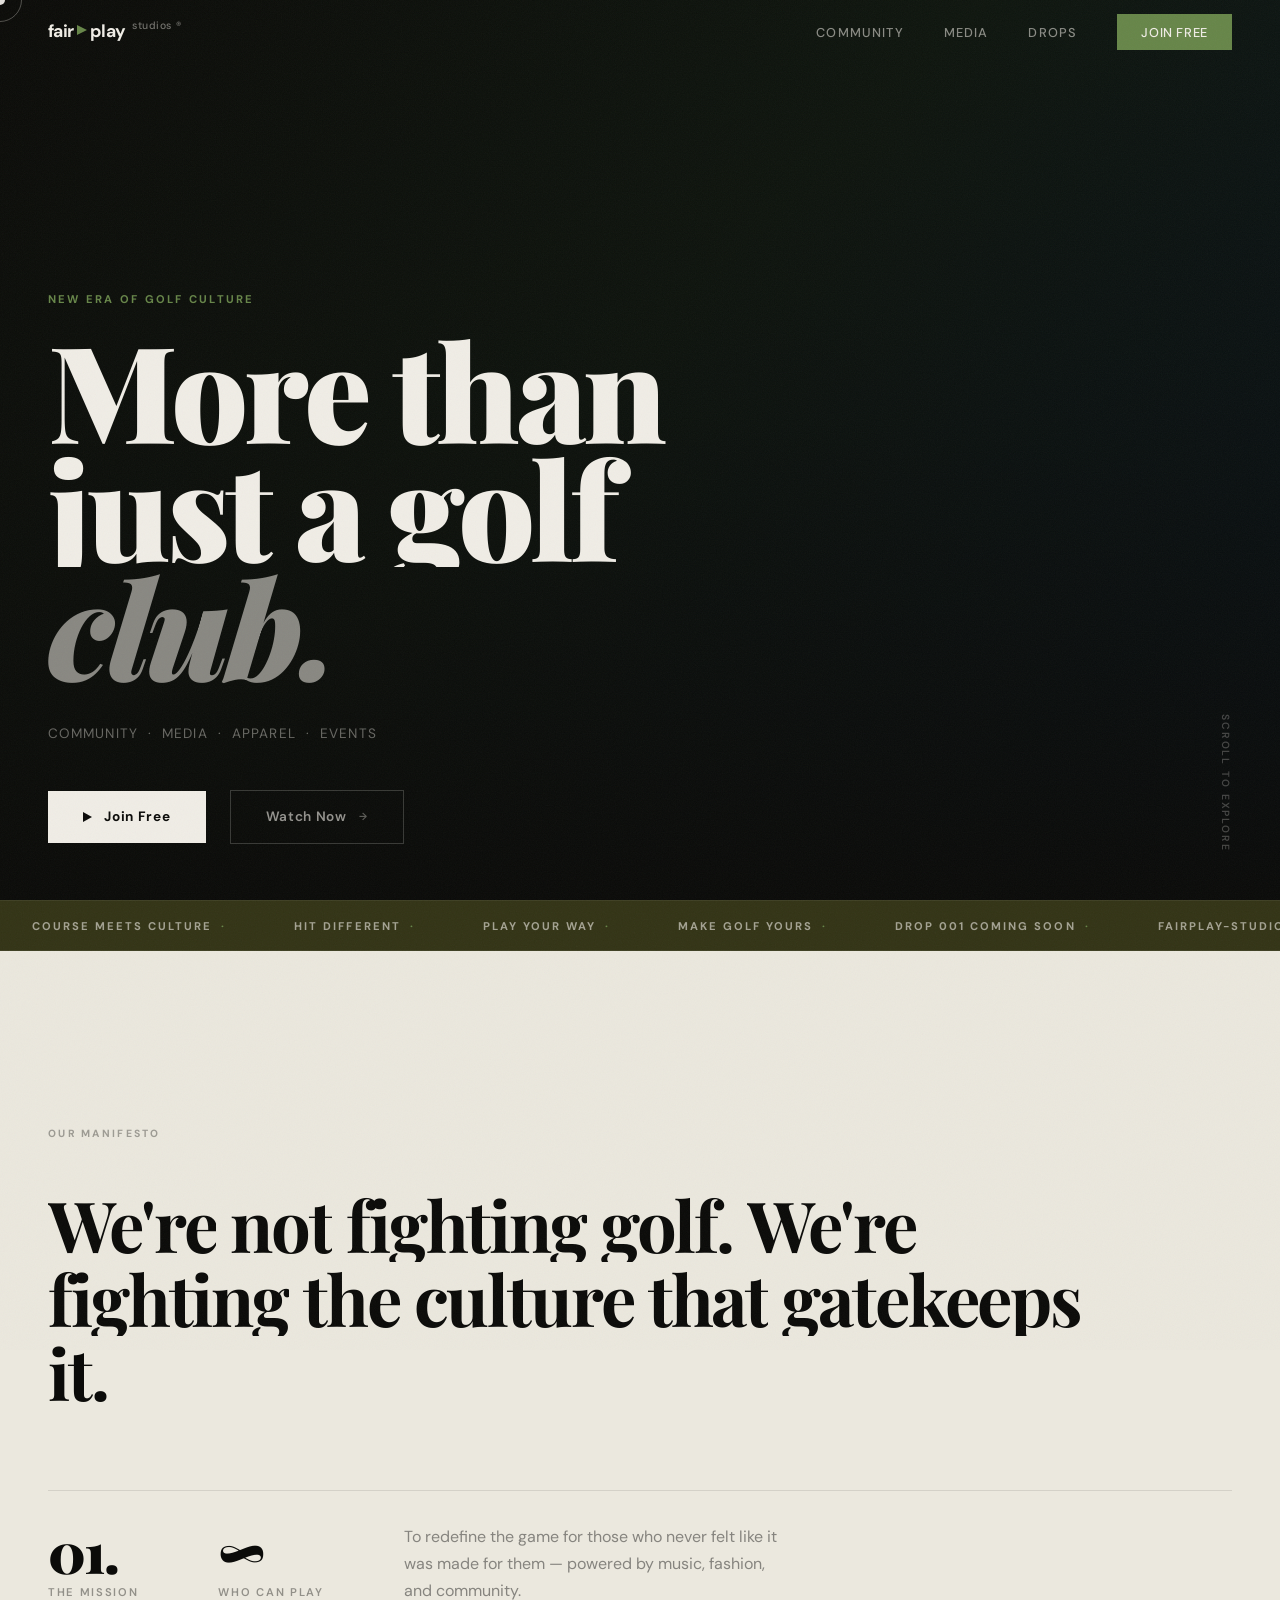
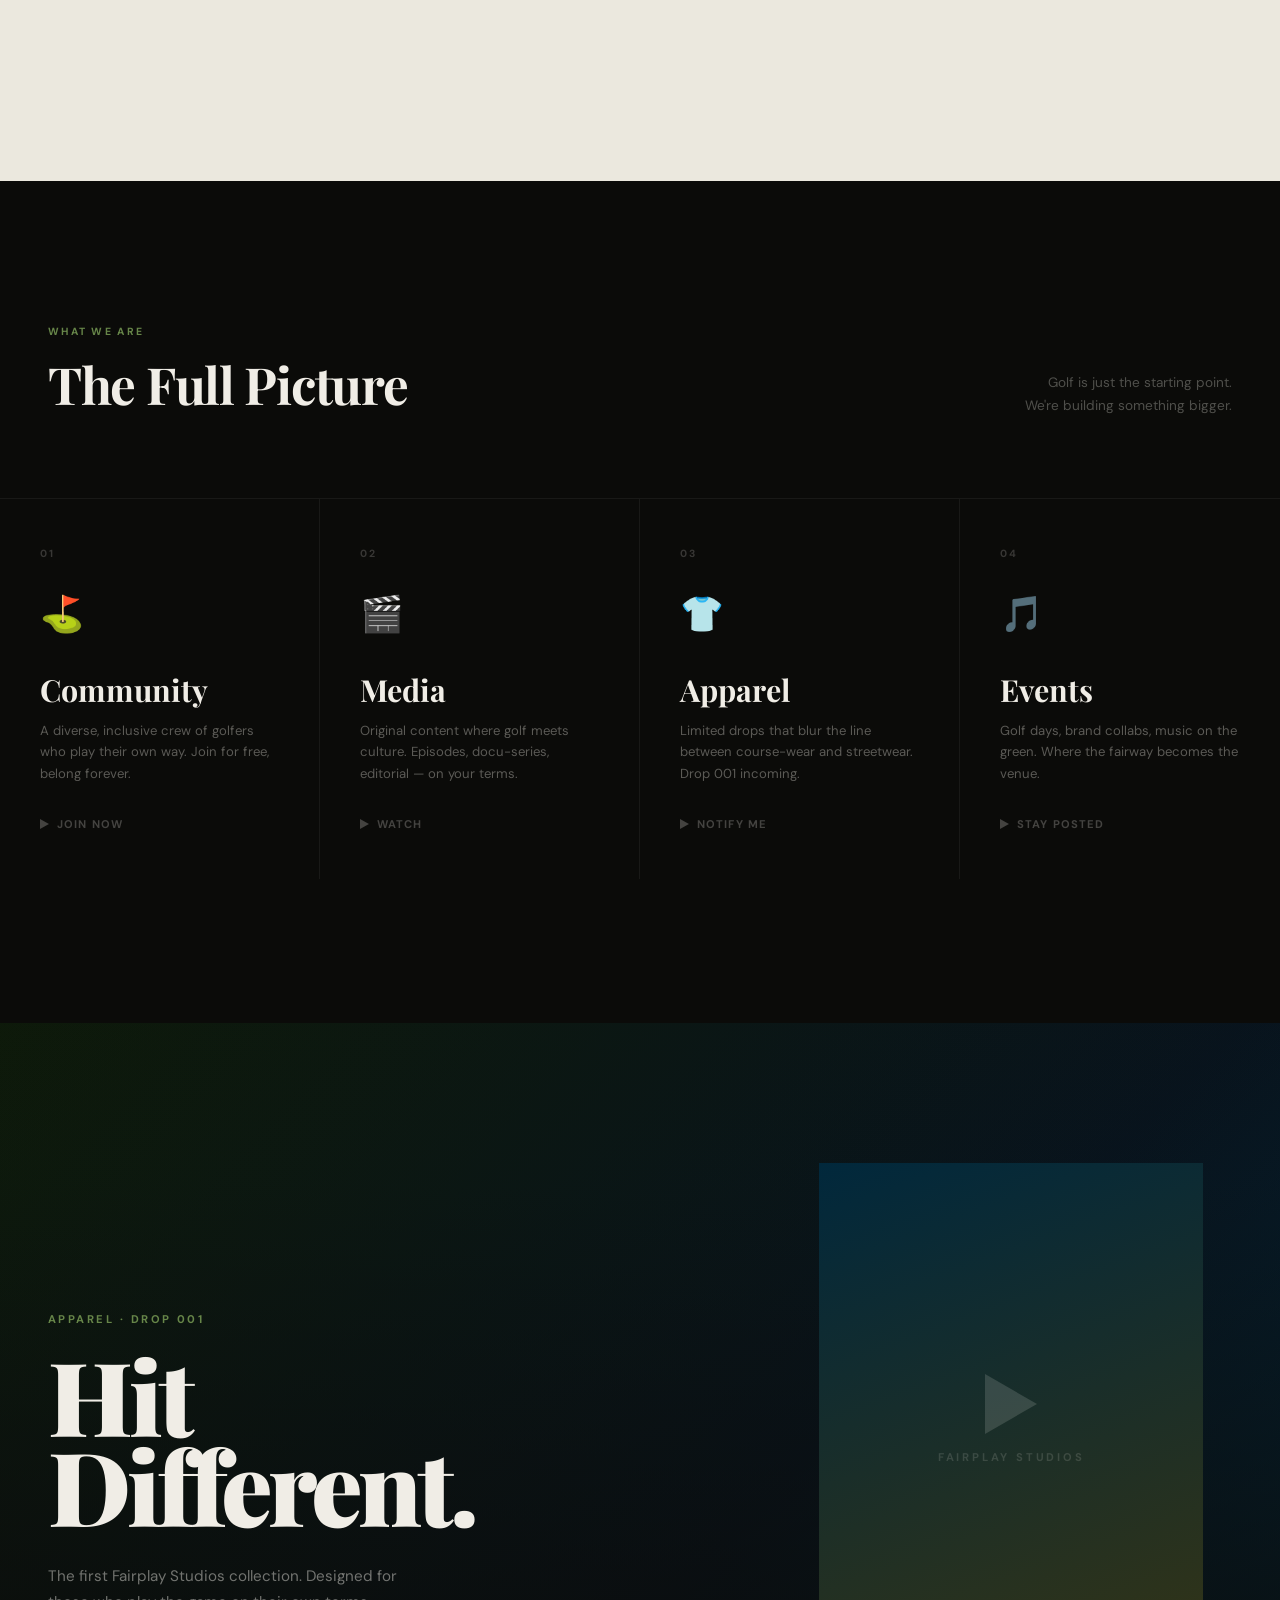
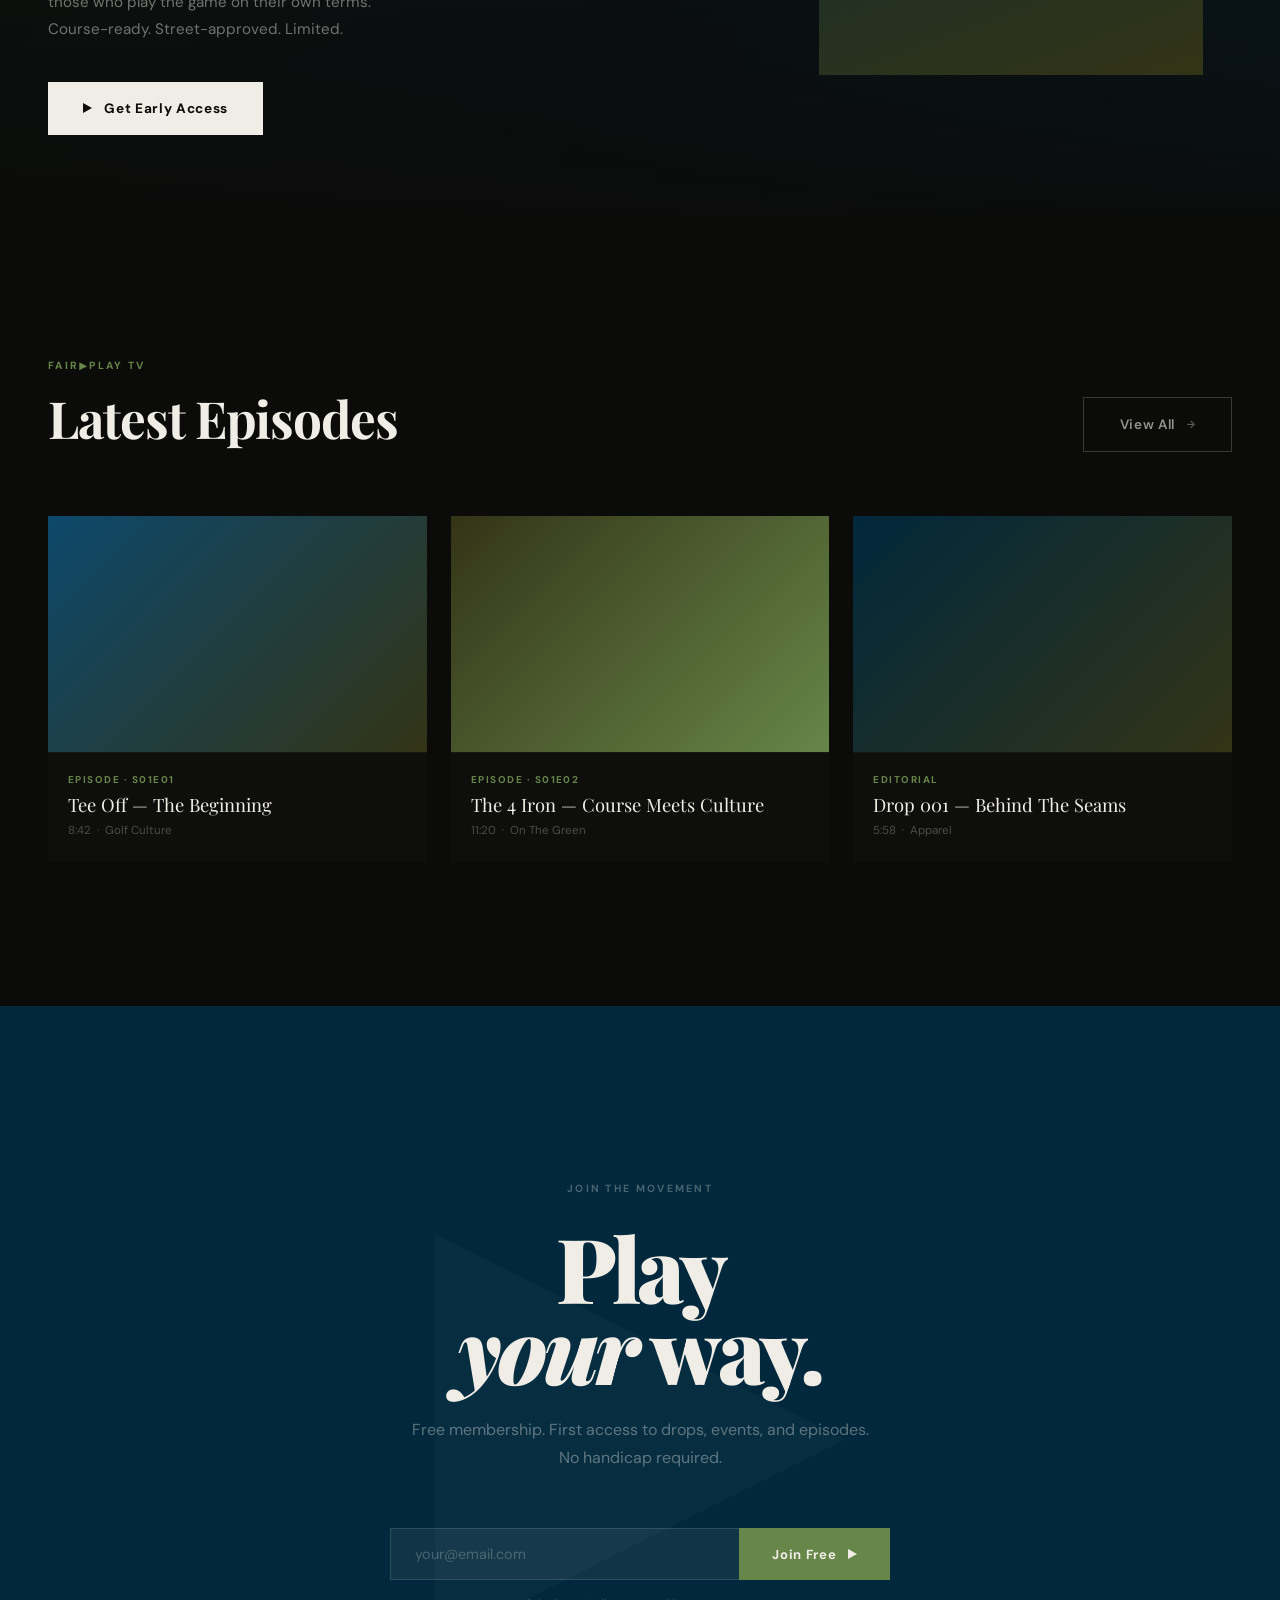
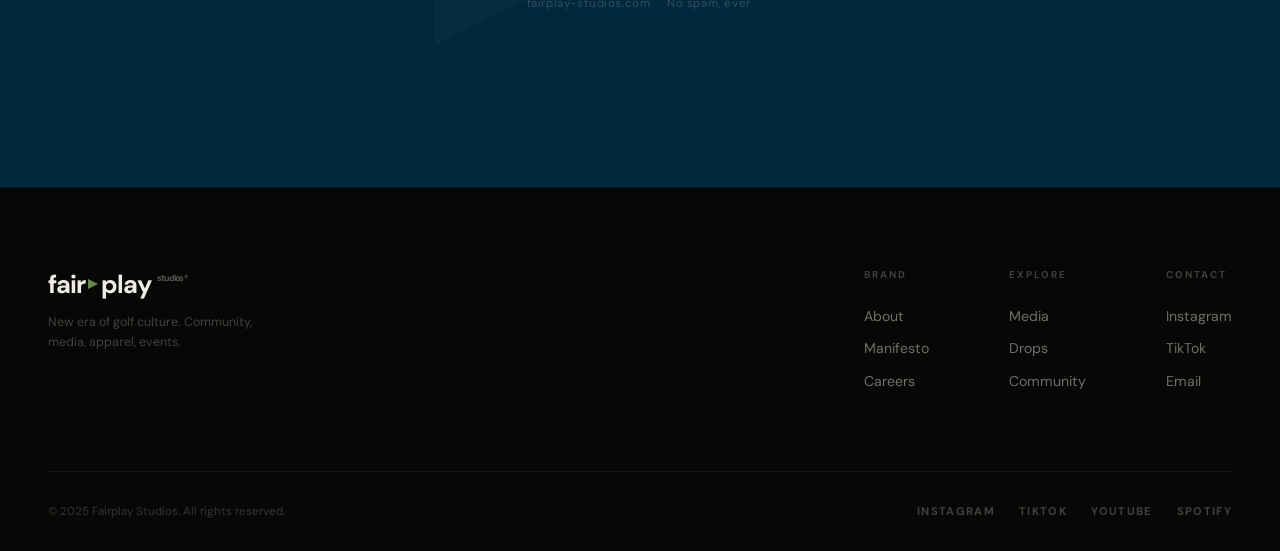
==== commit 2a54bea9: "Mobile optimisation — hamburger nav, responsive breakpoints, touch states" ====
--- a/index.html
+++ b/index.html
@@ -32,7 +32,28 @@
       <li><a href="#drops">Drops</a></li>
       <li><a href="#join" class="nav-join">Join Free</a></li>
     </ul>
+    <button class="nav-hamburger" id="hamburger" aria-label="Menu">
+      <span></span><span></span><span></span>
+    </button>
   </nav>
+
+  <!-- Mobile drawer -->
+  <div class="nav-mobile-drawer" id="mobile-drawer">
+    <ul class="nav-mobile-links">
+      <li><a href="#community">Community</a></li>
+      <li><a href="media.html">Media</a></li>
+      <li><a href="#drops">Drops</a></li>
+      <li><a href="#join">Join Free</a></li>
+    </ul>
+    <div class="nav-mobile-footer">
+      <div>fairplay-studios.com</div>
+      <div class="nav-mobile-social">
+        <a href="#">Instagram</a>
+        <a href="#">TikTok</a>
+        <a href="#">YouTube</a>
+      </div>
+    </div>
+  </div>
 
   <!-- ── HERO ────────────────────────────────────── -->
   <section class="hero">
--- a/style.css
+++ b/style.css
@@ -754,3 +754,277 @@
 ::-webkit-scrollbar { width: 3px; }
 ::-webkit-scrollbar-track { background: transparent; }
 ::-webkit-scrollbar-thumb { background: rgba(103,134,73,.5); border-radius: 2px; }
+
+
+/* ═══════════════════════════════════════════
+   MOBILE HAMBURGER NAV
+   ═══════════════════════════════════════════ */
+.nav-hamburger {
+  display: none;
+  flex-direction: column;
+  justify-content: center;
+  gap: 5px;
+  width: 44px; height: 44px;
+  background: none; border: none;
+  cursor: pointer; padding: 8px;
+  z-index: 10001;
+}
+.nav-hamburger span {
+  display: block; width: 22px; height: 1.5px;
+  background: var(--off-white);
+  transition: transform .4s var(--ease), opacity .3s, width .3s var(--ease);
+  transform-origin: center;
+}
+.nav-hamburger.open span:nth-child(1) { transform: translateY(6.5px) rotate(45deg); }
+.nav-hamburger.open span:nth-child(2) { opacity: 0; width: 0; }
+.nav-hamburger.open span:nth-child(3) { transform: translateY(-6.5px) rotate(-45deg); }
+
+.nav-mobile-drawer {
+  position: fixed; inset: 0;
+  background: rgba(11,11,9,.97); backdrop-filter: blur(20px);
+  z-index: 9999;
+  display: flex; flex-direction: column;
+  justify-content: center; align-items: flex-start;
+  padding: 5rem 2.5rem 3rem;
+  transform: translateX(100%);
+  transition: transform .55s var(--ease);
+  pointer-events: none;
+}
+.nav-mobile-drawer.open {
+  transform: translateX(0);
+  pointer-events: all;
+}
+.nav-mobile-links {
+  list-style: none;
+  display: flex; flex-direction: column; gap: 0;
+  width: 100%;
+}
+.nav-mobile-links li {
+  border-bottom: 1px solid rgba(255,255,255,.07);
+  overflow: hidden;
+}
+.nav-mobile-links a {
+  display: block;
+  font-family: var(--serif);
+  font-size: clamp(2.2rem, 9vw, 3.5rem);
+  font-weight: 700; letter-spacing: -.03em;
+  color: var(--off-white); text-decoration: none;
+  padding: .75rem 0;
+  transform: translateY(110%);
+  transition: transform .6s var(--ease), color .3s;
+}
+.nav-mobile-drawer.open .nav-mobile-links a { transform: translateY(0); }
+.nav-mobile-links li:nth-child(1) a { transition-delay: .08s; }
+.nav-mobile-links li:nth-child(2) a { transition-delay: .14s; }
+.nav-mobile-links li:nth-child(3) a { transition-delay: .20s; }
+.nav-mobile-links li:nth-child(4) a { transition-delay: .26s; }
+.nav-mobile-links a:hover { color: var(--green); }
+
+.nav-mobile-footer {
+  margin-top: 3rem;
+  font-size: .75rem; font-weight: 600; letter-spacing: .12em;
+  text-transform: uppercase; color: rgba(240,237,230,.25);
+  transform: translateY(20px); opacity: 0;
+  transition: transform .5s var(--ease) .35s, opacity .5s .35s;
+}
+.nav-mobile-drawer.open .nav-mobile-footer {
+  transform: translateY(0); opacity: 1;
+}
+.nav-mobile-social {
+  display: flex; gap: 1.5rem; margin-top: .75rem;
+}
+.nav-mobile-social a {
+  font-size: .7rem; font-weight: 700; letter-spacing: .1em; text-transform: uppercase;
+  color: rgba(240,237,230,.35); text-decoration: none; transition: color .3s;
+}
+.nav-mobile-social a:hover { color: var(--off-white); }
+
+/* ═══════════════════════════════════════════
+   RESPONSIVE BREAKPOINTS
+   ═══════════════════════════════════════════ */
+
+/* ── Tablet: ≤ 1024px ─────────────────────── */
+@media (max-width: 1024px) {
+  nav { padding: 1.5rem 2rem; }
+  .nav-links { gap: 1.75rem; }
+
+  .hero { padding: 0 2rem 4rem; }
+  .manifesto { padding: 8rem 2rem; }
+  .pillars-head { padding: 0 2rem; }
+  .pillars-grid { grid-template-columns: repeat(2, 1fr); }
+  .pillar { min-height: 300px; }
+
+  .drop-visual { width: 36%; }
+  .drop-content { max-width: 58%; }
+
+  .media-preview-head { padding: 0 2rem; }
+  .media-grid { padding: 0 2rem; gap: 1rem; }
+  .vid-card-thumb { aspect-ratio: 16/11; }
+
+  .join { padding: 8rem 2rem; }
+
+  .footer-top { flex-direction: column; gap: 3rem; }
+  .footer-nav { gap: 3rem; }
+  footer { padding: 4rem 2rem 2rem; }
+
+  /* Media page */
+  .media-hero { padding: 14rem 2rem 4rem; }
+  .featured-wrap { padding: 3rem 2rem; }
+  .filter-bar { padding: 0 2rem; }
+  .full-grid { padding: 0; gap: 1px; }
+  .stats-bar { padding: 0; }
+  .stat { padding: 2rem 2rem; }
+}
+
+/* ── Mobile landscape / small tablet: ≤ 768px ── */
+@media (max-width: 768px) {
+  /* Hide cursor on touch */
+  #cursor, #cursor-ring { display: none; }
+  body { cursor: auto; }
+
+  /* Nav */
+  nav { padding: 1.25rem 1.5rem; }
+  .nav-links { display: none; }
+  .nav-hamburger { display: flex; }
+
+  /* Hero */
+  .hero { padding: 0 1.5rem 3.5rem; min-height: 100svh; }
+  .hero-title { font-size: clamp(3.2rem, 13vw, 6rem); margin-bottom: 1.75rem; }
+  .hero-sub { font-size: .7rem; letter-spacing: .06em; }
+  .hero-actions { gap: 1rem; flex-wrap: wrap; }
+  .btn-primary, .btn-ghost { padding: .9rem 1.75rem; font-size: .8rem; }
+  .hero-scroll { display: none; }
+
+  /* Marquee */
+  .marquee-item { font-size: .65rem; padding: 0 1.25rem; }
+
+  /* Manifesto */
+  .manifesto { padding: 6rem 1.5rem; }
+  .manifesto-rule { flex-direction: column; gap: 2rem; }
+  .manifesto-tagline { max-width: 100%; }
+
+  /* Pillars */
+  .pillars { padding: 6rem 0; }
+  .pillars-head { padding: 0 1.5rem; margin-bottom: 3rem; flex-direction: column; gap: 1rem; align-items: flex-start; }
+  .pillars-sub { text-align: left; max-width: 100%; }
+  .pillars-grid { grid-template-columns: 1fr 1fr; }
+  .pillar { padding: 2rem 1.5rem; min-height: 260px; }
+  .pillar-name { font-size: 1.5rem; }
+  .pillar-desc { font-size: .78rem; }
+
+  /* Drop */
+  .drop { height: auto; min-height: unset; flex-direction: column; align-items: flex-start; }
+  .drop-visual {
+    position: relative; right: unset; top: unset; transform: none;
+    width: 100%; aspect-ratio: 16/9; height: 260px;
+    order: -1;
+  }
+  .drop-content { max-width: 100%; padding: 3rem 1.5rem 4rem; }
+  .drop-title { font-size: clamp(3rem, 14vw, 5rem); }
+
+  /* Media preview */
+  .media-preview { padding: 6rem 0; }
+  .media-preview-head { padding: 0 1.5rem; flex-direction: column; gap: 1.5rem; align-items: flex-start; }
+  .media-grid { grid-template-columns: 1fr; padding: 0 1.5rem; gap: 1rem; }
+
+  /* Join */
+  .join { padding: 7rem 1.5rem; }
+  .join-title { font-size: clamp(3rem, 13vw, 5rem); }
+  .join-form { flex-direction: column; }
+  .join-input { border-right: 1px solid rgba(255,255,255,.12); border-bottom: none; }
+  .join-btn { padding: 1rem; width: 100%; }
+
+  /* Footer */
+  footer { padding: 4rem 1.5rem 2rem; }
+  .footer-nav { flex-wrap: wrap; gap: 2.5rem; }
+  .footer-col { min-width: 120px; }
+  .footer-bottom { flex-direction: column; gap: 1.25rem; align-items: flex-start; }
+
+  /* Media page hero */
+  .media-hero { padding: 10rem 1.5rem 3rem; }
+  .media-hero::before { font-size: 45vw; }
+  .media-hero-title { font-size: clamp(4rem, 18vw, 8rem); }
+  .media-hero-meta { flex-direction: column; gap: 1.5rem; align-items: flex-start; }
+  .media-hero-count { font-size: 3rem; }
+
+  /* Stats bar */
+  .stats-bar { grid-template-columns: 1fr 1fr; }
+  .stat { border-right: none; border-bottom: 1px solid rgba(255,255,255,.08); padding: 1.75rem 1.5rem; }
+  .stat:nth-child(odd) { border-right: 1px solid rgba(255,255,255,.08); }
+  .stat:nth-child(3), .stat:nth-child(4) { border-bottom: none; }
+  .stat-num { font-size: 2.75rem; }
+
+  /* Featured video */
+  .featured-wrap { padding: 2rem 1.5rem 1.5rem; }
+  .featured-big-play { width: 70px; height: 70px; }
+  .featured-big-play::after { border-width: 10px 0 10px 18px; }
+  .featured-bar { padding: 3rem 1.5rem 1.5rem; }
+
+  /* Filter */
+  .filter-bar {
+    padding: 0 1.5rem;
+    overflow-x: auto; -webkit-overflow-scrolling: touch;
+    scrollbar-width: none; justify-content: flex-start;
+  }
+  .filter-bar::-webkit-scrollbar { display: none; }
+  .filter-tabs { gap: 0; min-width: max-content; }
+  .filter-tab { padding: 1.1rem 1.25rem; font-size: .7rem; }
+  .filter-count { display: none; }
+
+  /* Full grid */
+  .full-grid { grid-template-columns: 1fr; gap: 1px; }
+  .full-grid-item.span-2 { grid-column: span 1; }
+  .full-grid-item.span-2 .grid-thumb { aspect-ratio: 16/9; }
+  .grid-info { padding: 1rem 1.25rem 1.25rem; }
+  .g-title { font-size: 1rem; }
+  .full-grid-item.span-2 .g-title { font-size: 1.1rem; }
+}
+
+/* ── Small mobile: ≤ 480px ─────────────────── */
+@media (max-width: 480px) {
+  .hero-title { font-size: clamp(2.8rem, 14vw, 4.5rem); line-height: .9; }
+  .hero-eyebrow { font-size: .62rem; }
+
+  .manifesto-body { font-size: clamp(2.2rem, 9vw, 3rem); }
+  .manifesto-stat-num { font-size: 2.8rem; }
+
+  .pillars-grid { grid-template-columns: 1fr; }
+  .pillar { min-height: 220px; border-right: none; border-bottom: 1px solid rgba(255,255,255,.06); }
+  .pillar:last-child { border-bottom: none; }
+
+  .drop-title { font-size: clamp(2.8rem, 15vw, 4.5rem); }
+
+  .section-title { font-size: clamp(1.8rem, 8vw, 2.5rem); }
+
+  .join-title { font-size: clamp(2.6rem, 13vw, 4rem); }
+
+  .nav-logo { font-size: 1rem; }
+
+  /* Media page */
+  .media-hero-title { font-size: clamp(3.2rem, 18vw, 6rem); }
+  .stats-bar { grid-template-columns: 1fr 1fr; }
+
+  .featured-wrap { padding: 1.5rem 1rem; }
+  .filter-bar { padding: 0 1rem; }
+  .grid-info { padding: .85rem 1rem 1.1rem; }
+}
+
+/* ── Disable hover effects on touch ─────────── */
+@media (hover: none) {
+  .pillar::after { display: none; }
+  .pillar-name, .pillar-desc, .pillar-num, .pillar-link { color: inherit !important; }
+  .pillar { background: rgba(255,255,255,.02); }
+  .btn-primary::before, .btn-ghost::before { display: none; }
+  .btn-primary { background: var(--green); color: var(--off-white); }
+  .btn-ghost { border-color: rgba(240,237,230,.3); }
+  .vid-card-thumb .thumb-gradient { opacity: 1; }
+  .vid-card .thumb-play-btn { opacity: 1; transform: translate(-50%, -50%) scale(.9); }
+  .full-grid-item .grid-play { opacity: 1; transform: translate(-50%,-50%) scale(.85); }
+}
+
+/* ── Safe area insets (notched phones) ──────── */
+@supports (padding-bottom: env(safe-area-inset-bottom)) {
+  footer { padding-bottom: calc(2rem + env(safe-area-inset-bottom)); }
+  .hero { padding-bottom: calc(3.5rem + env(safe-area-inset-bottom)); }
+  nav { padding-top: calc(1.25rem + env(safe-area-inset-top)); }
+}
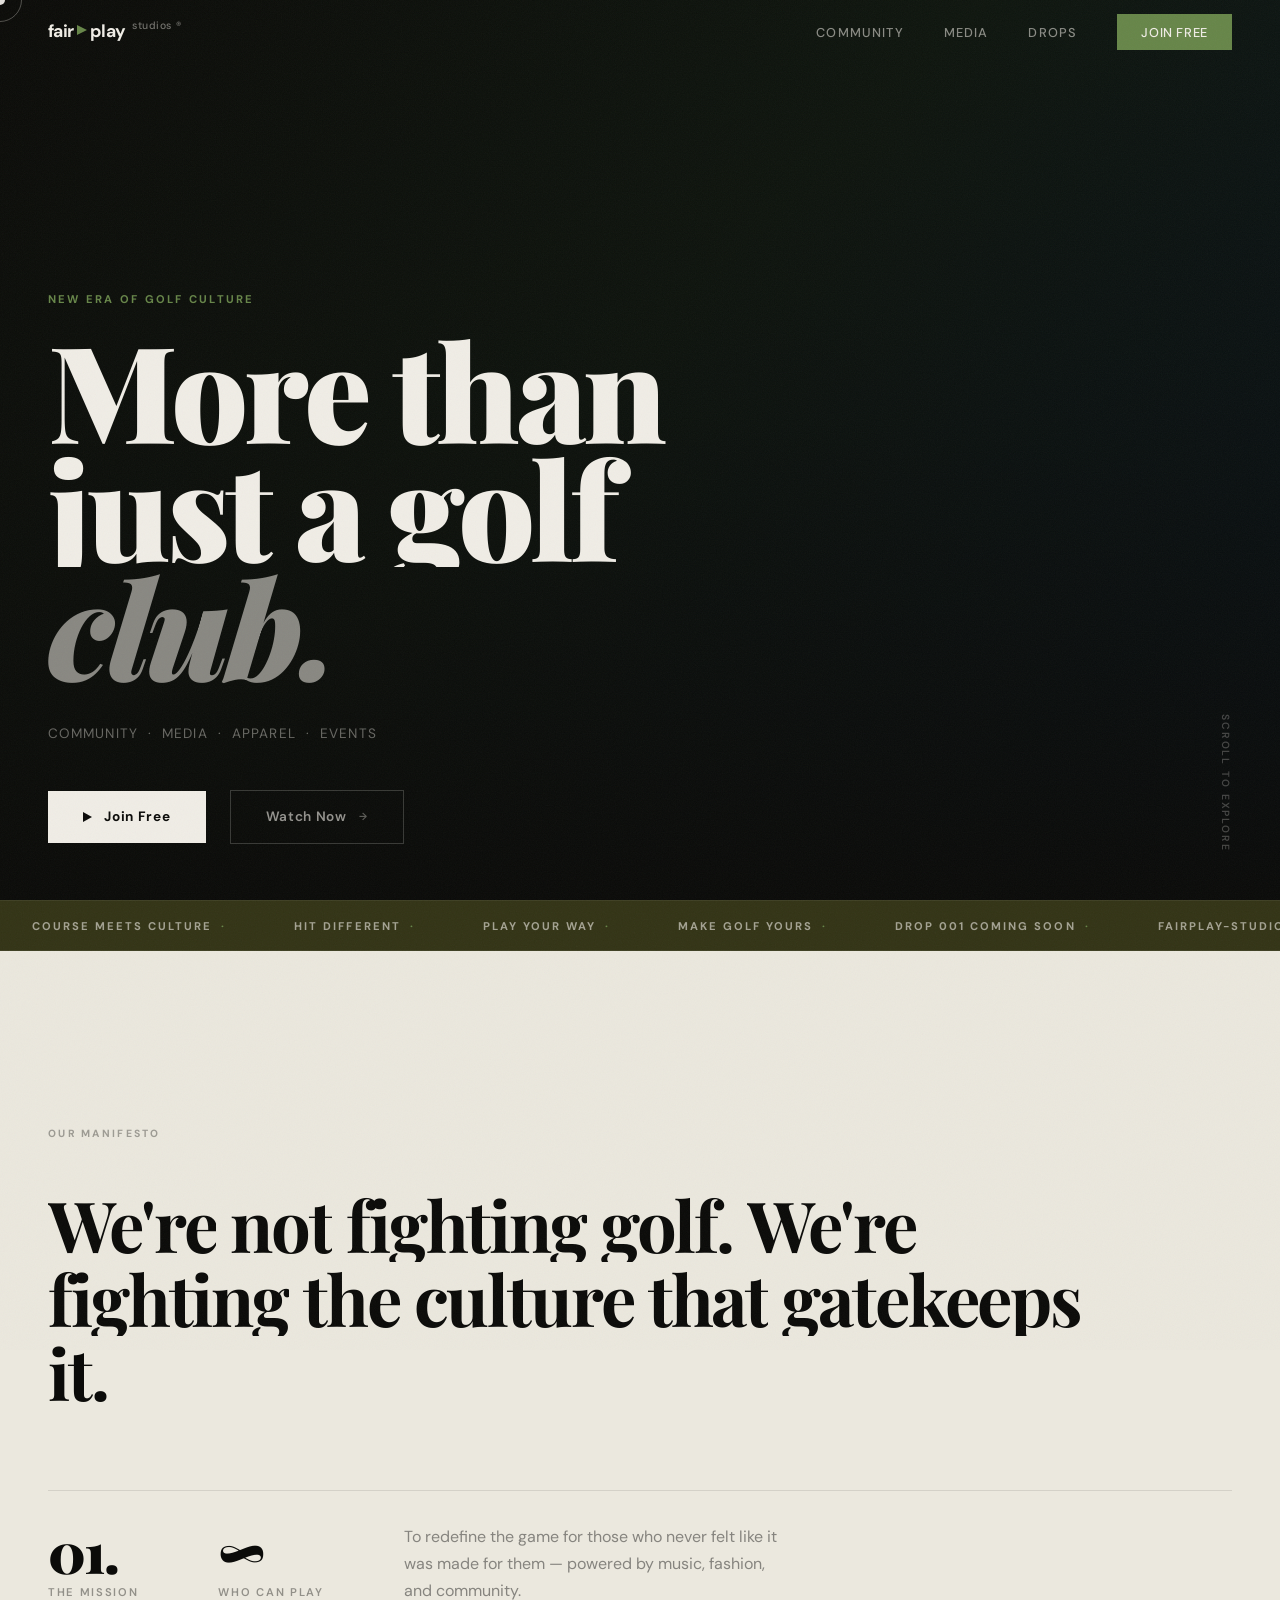
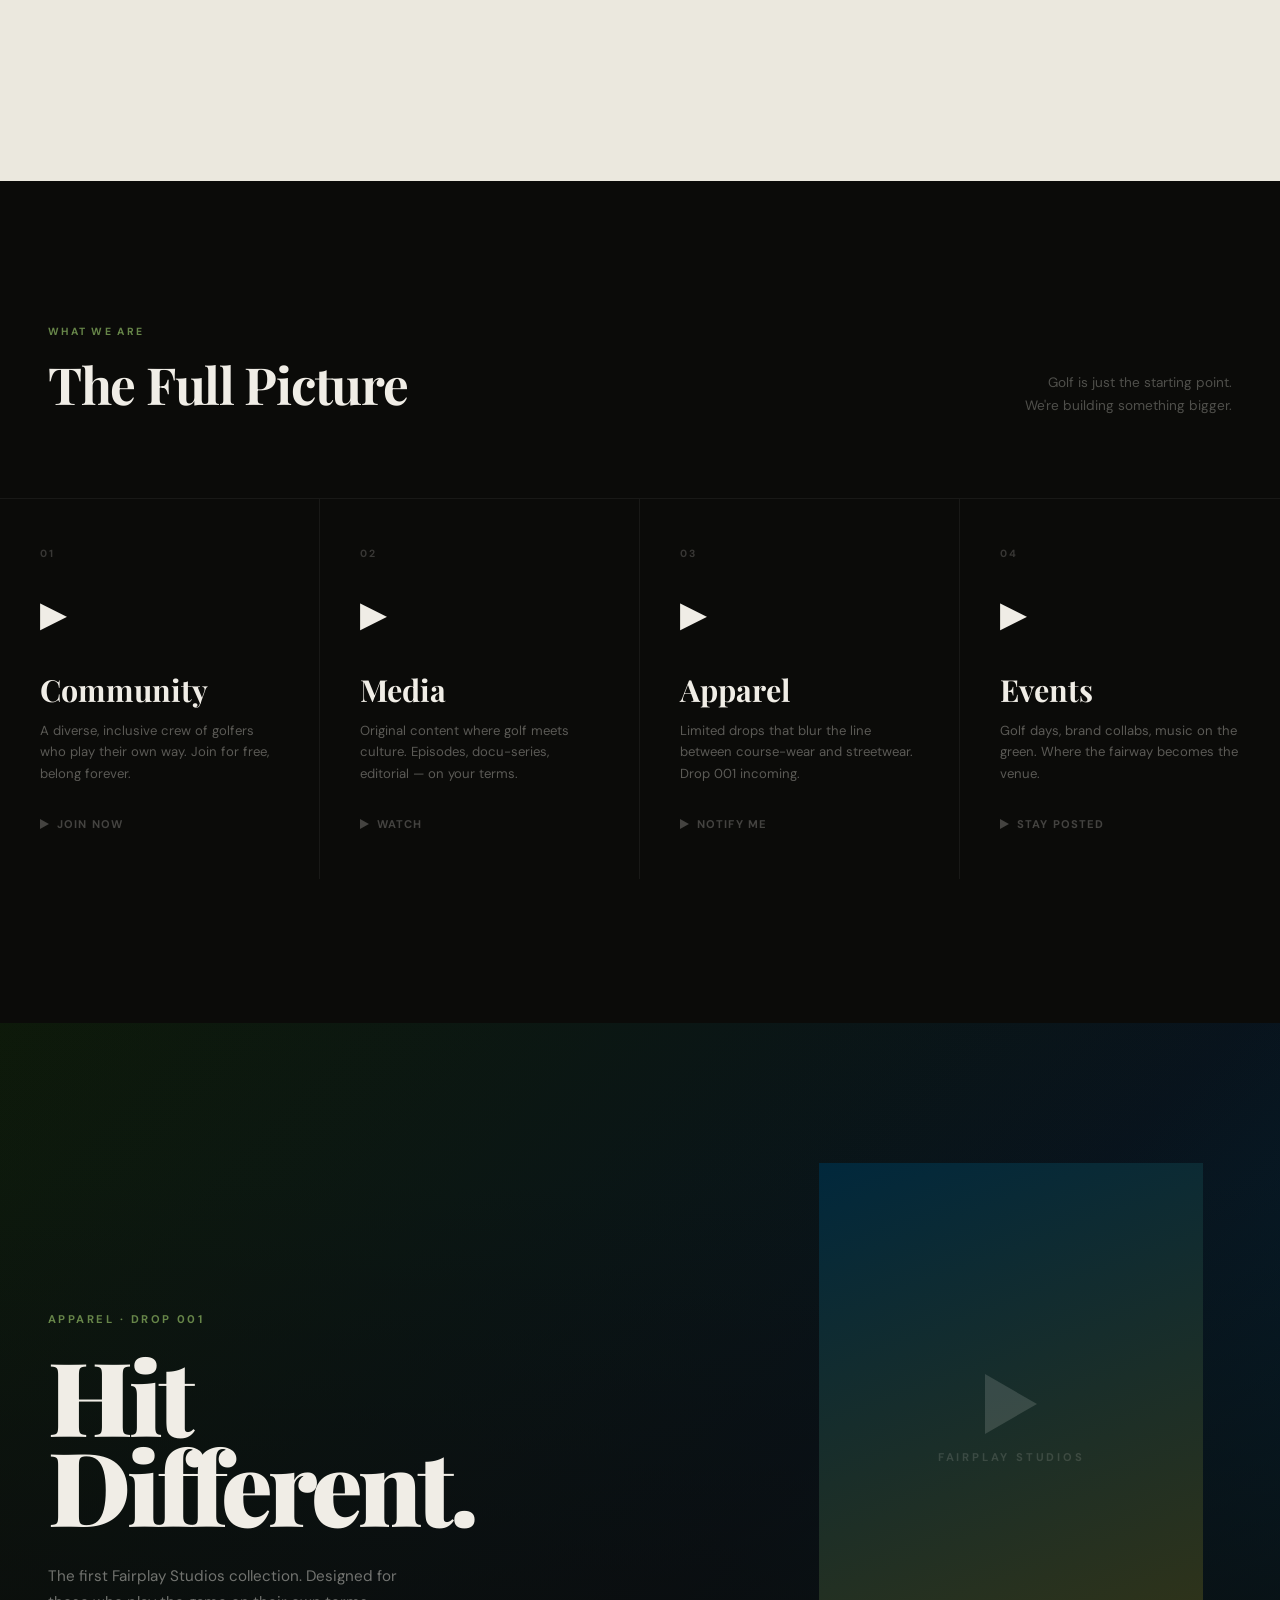
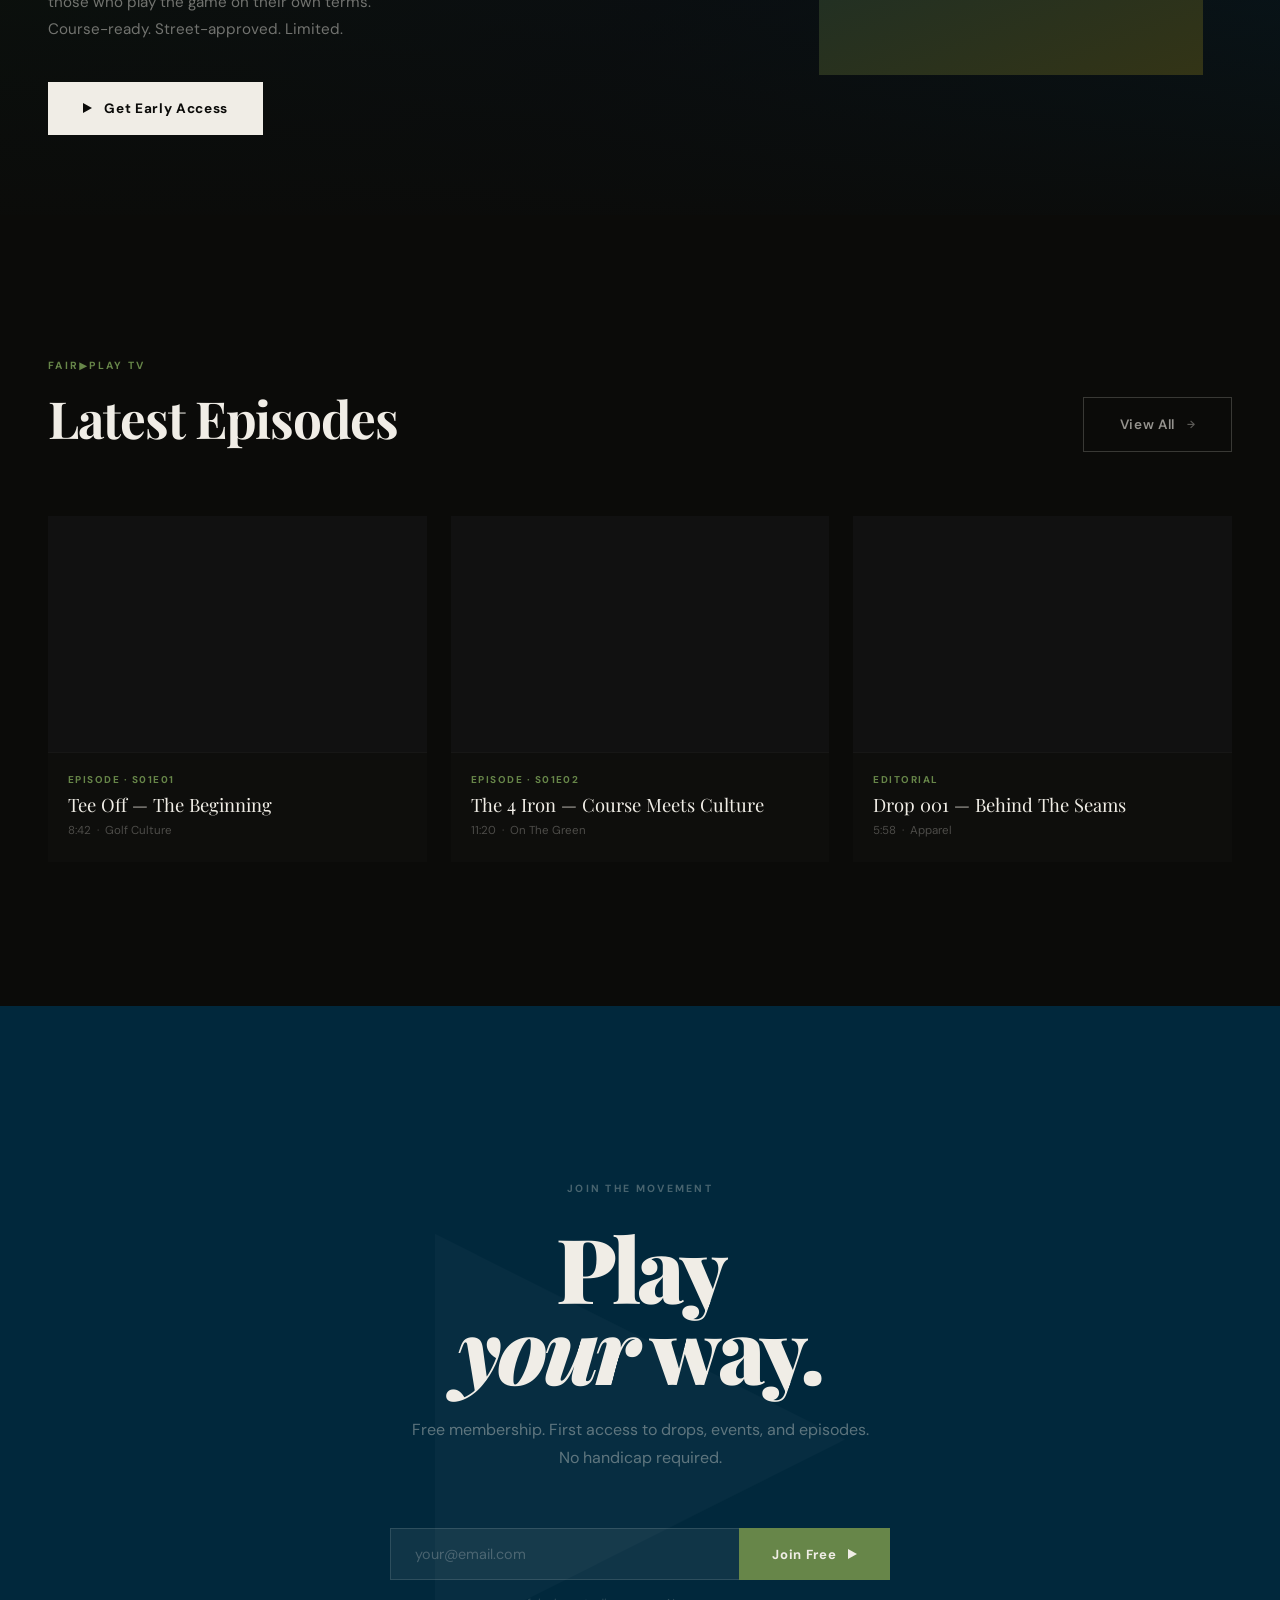
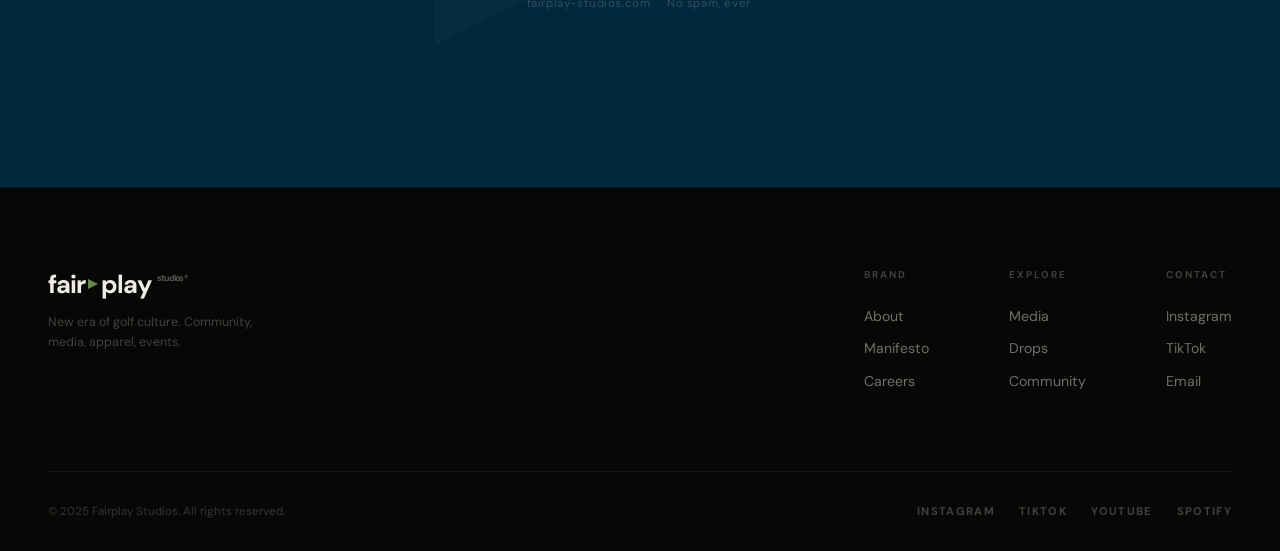
==== commit d265c0b3: "Fill video placeholders with real clips, remove emoji, mobile video optimisation - Replace all gradi" ====
--- a/index.html
+++ b/index.html
@@ -143,7 +143,7 @@
     <div class="pillars-grid">
       <div class="pillar reveal">
         <div class="pillar-num">01</div>
-        <div class="pillar-icon">⛳</div>
+        <div class="pillar-icon">▶</div>
         <div>
           <div class="pillar-name">Community</div>
           <p class="pillar-desc">A diverse, inclusive crew of golfers who play their own way. Join for free, belong forever.</p>
@@ -152,7 +152,7 @@
       </div>
       <div class="pillar reveal reveal-d1">
         <div class="pillar-num">02</div>
-        <div class="pillar-icon">🎬</div>
+        <div class="pillar-icon">▶</div>
         <div>
           <div class="pillar-name">Media</div>
           <p class="pillar-desc">Original content where golf meets culture. Episodes, docu-series, editorial — on your terms.</p>
@@ -161,7 +161,7 @@
       </div>
       <div class="pillar reveal reveal-d2">
         <div class="pillar-num">03</div>
-        <div class="pillar-icon">👕</div>
+        <div class="pillar-icon">▶</div>
         <div>
           <div class="pillar-name">Apparel</div>
           <p class="pillar-desc">Limited drops that blur the line between course-wear and streetwear. Drop 001 incoming.</p>
@@ -170,7 +170,7 @@
       </div>
       <div class="pillar reveal reveal-d3">
         <div class="pillar-num">04</div>
-        <div class="pillar-icon">🎵</div>
+        <div class="pillar-icon">▶</div>
         <div>
           <div class="pillar-name">Events</div>
           <p class="pillar-desc">Golf days, brand collabs, music on the green. Where the fairway becomes the venue.</p>
@@ -231,7 +231,7 @@
     <div class="media-grid">
       <div class="vid-card reveal">
         <div class="vid-card-thumb">
-          <div class="vid-thumb-bg bg-1"></div>
+          <video class="vid-thumb-bg" src="video1.mov" muted loop playsinline preload="none"></video>
           <div class="thumb-gradient"></div>
           <div class="thumb-play-btn"></div>
         </div>
@@ -243,7 +243,7 @@
       </div>
       <div class="vid-card reveal reveal-d1">
         <div class="vid-card-thumb">
-          <div class="vid-thumb-bg bg-2"></div>
+          <video class="vid-thumb-bg" src="video2.mov" muted loop playsinline preload="none"></video>
           <div class="thumb-gradient"></div>
           <div class="thumb-play-btn"></div>
         </div>
@@ -255,7 +255,7 @@
       </div>
       <div class="vid-card reveal reveal-d2">
         <div class="vid-card-thumb">
-          <div class="vid-thumb-bg bg-3"></div>
+          <video class="vid-thumb-bg" src="video3.mov" muted loop playsinline preload="none"></video>
           <div class="thumb-gradient"></div>
           <div class="thumb-play-btn"></div>
         </div>
--- a/style.css
+++ b/style.css
@@ -1028,3 +1028,75 @@
   .hero { padding-bottom: calc(3.5rem + env(safe-area-inset-bottom)); }
   nav { padding-top: calc(1.25rem + env(safe-area-inset-top)); }
 }
+
+/* ── Polish additions ───────────────────────── */
+html { scroll-padding-top: 80px; }
+
+.marquee-track { will-change: transform; }
+
+/* Card lift on hover */
+.vid-card {
+  transition: transform 0.35s cubic-bezier(0.25,0.46,0.45,0.94),
+              box-shadow 0.35s cubic-bezier(0.25,0.46,0.45,0.94);
+}
+.vid-card:hover {
+  transform: translateY(-5px);
+  box-shadow: 0 18px 40px rgba(0,0,0,0.45);
+}
+
+/* Button active states */
+.btn-primary:active { transform: translateY(1px); }
+.btn-ghost:active   { transform: translateY(1px); }
+.nav-join:active    { transform: translateY(1px); }
+
+/* Join input focus */
+.join-input:focus {
+  border-color: rgba(103,134,73,0.6);
+  outline: none;
+}
+
+/* Join btn lift */
+.join-btn { transition: background 0.25s, transform 0.2s cubic-bezier(0.16,1,0.3,1); }
+.join-btn:hover  { transform: translateY(-2px); }
+.join-btn:active { transform: translateY(0); }
+
+/* Pillar card lift via translateY (in addition to colour fill) */
+.pillar { transition: background 0.4s, transform 0.35s cubic-bezier(0.25,0.46,0.45,0.94); }
+.pillar:hover { transform: translateY(-4px); }
+
+/* Back pill for concept4 */
+.back-pill {
+  position: fixed;
+  top: 1rem;
+  left: 1rem;
+  z-index: 10005;
+  background: rgba(11,11,9,0.75);
+  backdrop-filter: blur(12px);
+  -webkit-backdrop-filter: blur(12px);
+  color: rgba(240,237,230,0.7);
+  padding: 0.45rem 1rem;
+  border-radius: 100px;
+  font-family: var(--sans);
+  font-size: 0.68rem;
+  letter-spacing: 0.08em;
+  text-decoration: none;
+  border: 1px solid rgba(240,237,230,0.1);
+  transition: background 0.2s, border-color 0.2s, color 0.2s;
+  white-space: nowrap;
+}
+.back-pill:hover {
+  background: rgba(11,11,9,0.95);
+  border-color: rgba(240,237,230,0.22);
+  color: var(--off-white);
+}
+
+/* ── Reduced motion ──────────────────────────── */
+@media (prefers-reduced-motion: reduce) {
+  *, *::before, *::after {
+    animation-duration: 0.01ms !important;
+    animation-iteration-count: 1 !important;
+    transition-duration: 0.01ms !important;
+  }
+  .hero-title .line-inner { transform: translateY(0) !important; }
+  .manifesto-body .word-inner { transform: translateY(0) !important; }
+}
